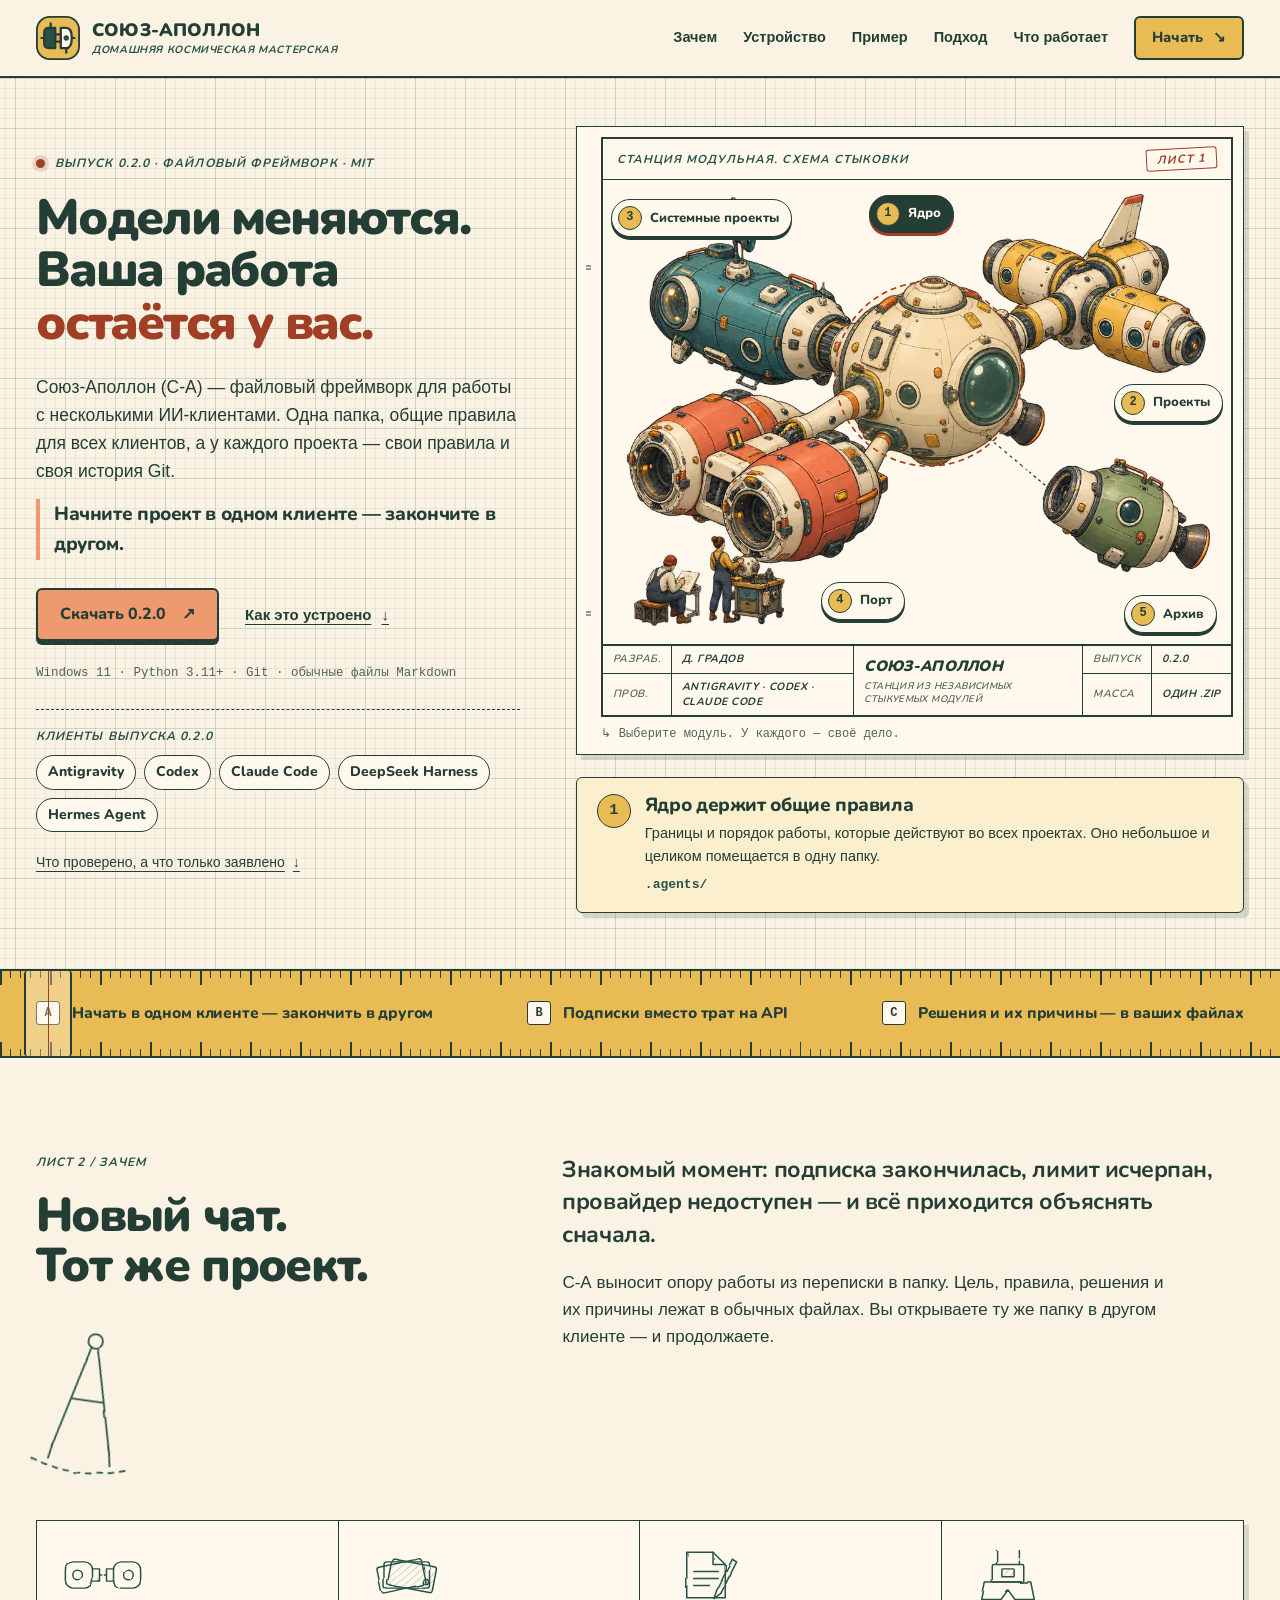
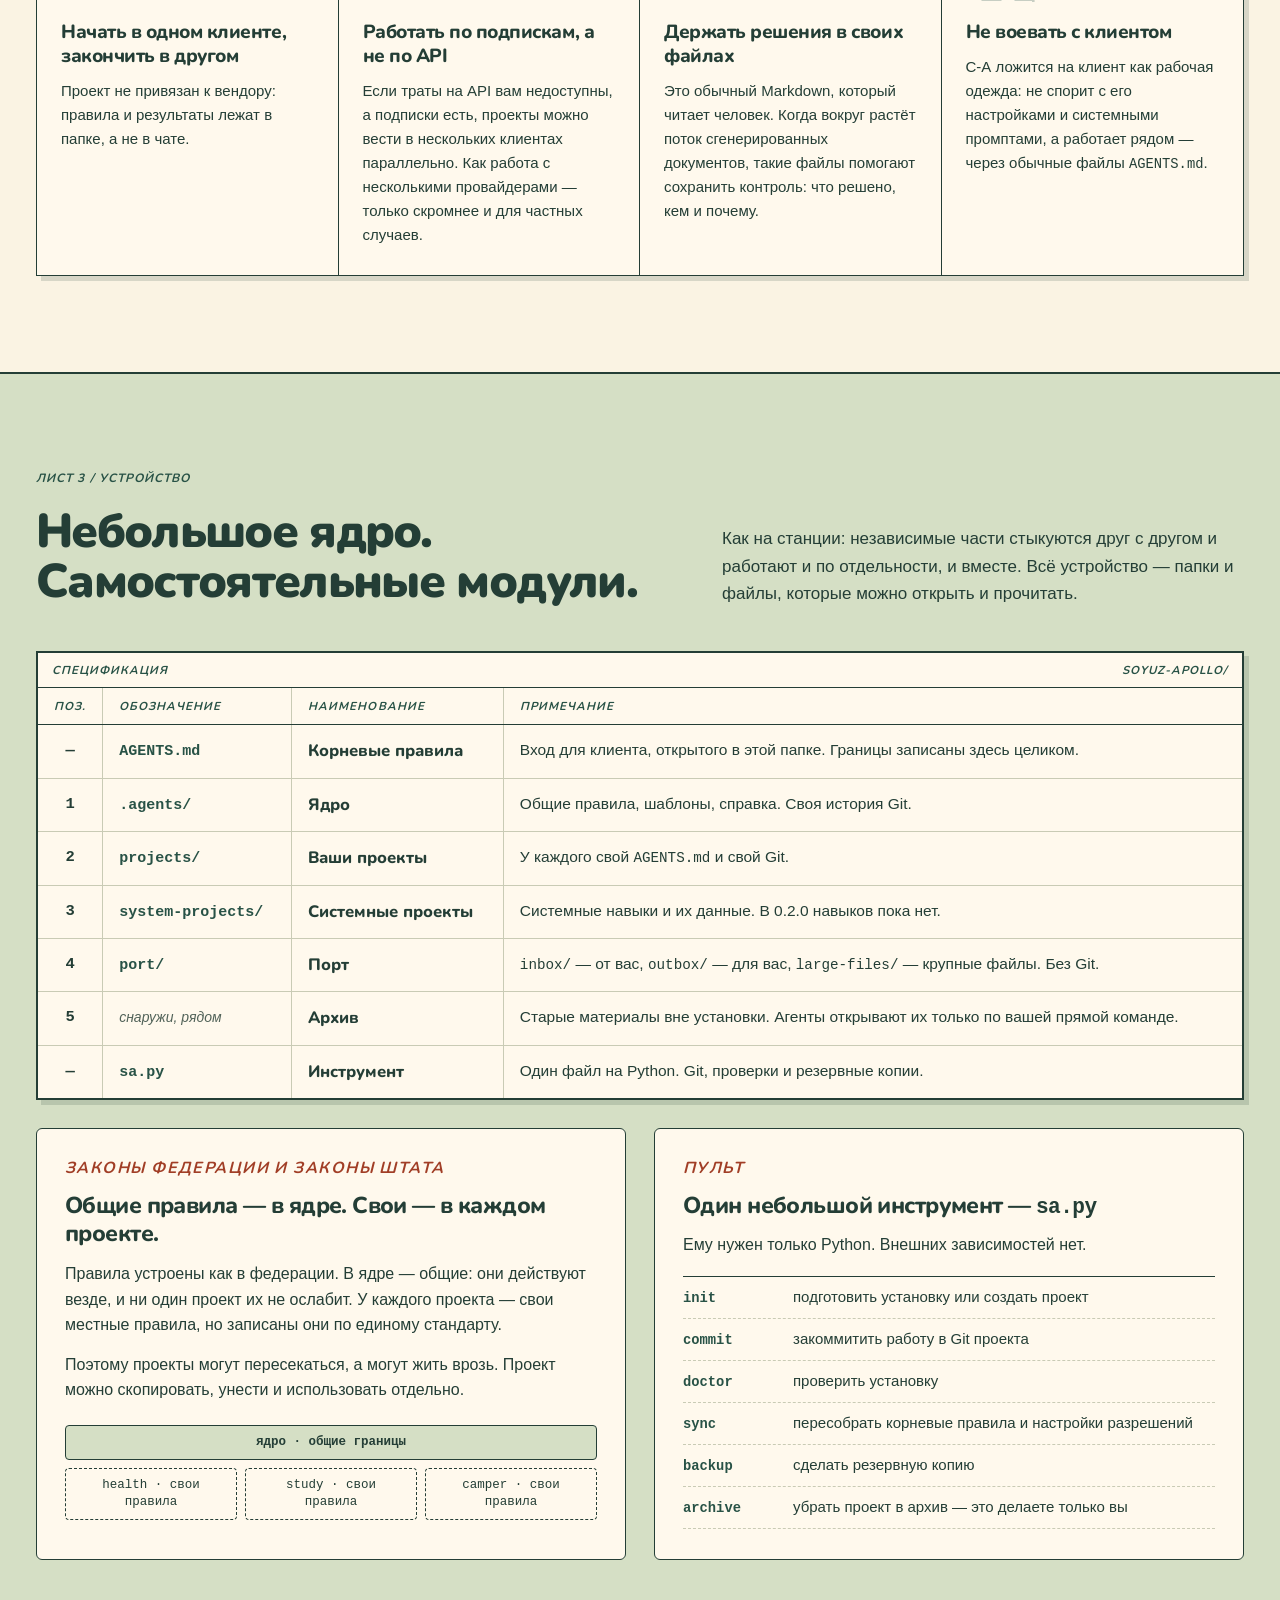
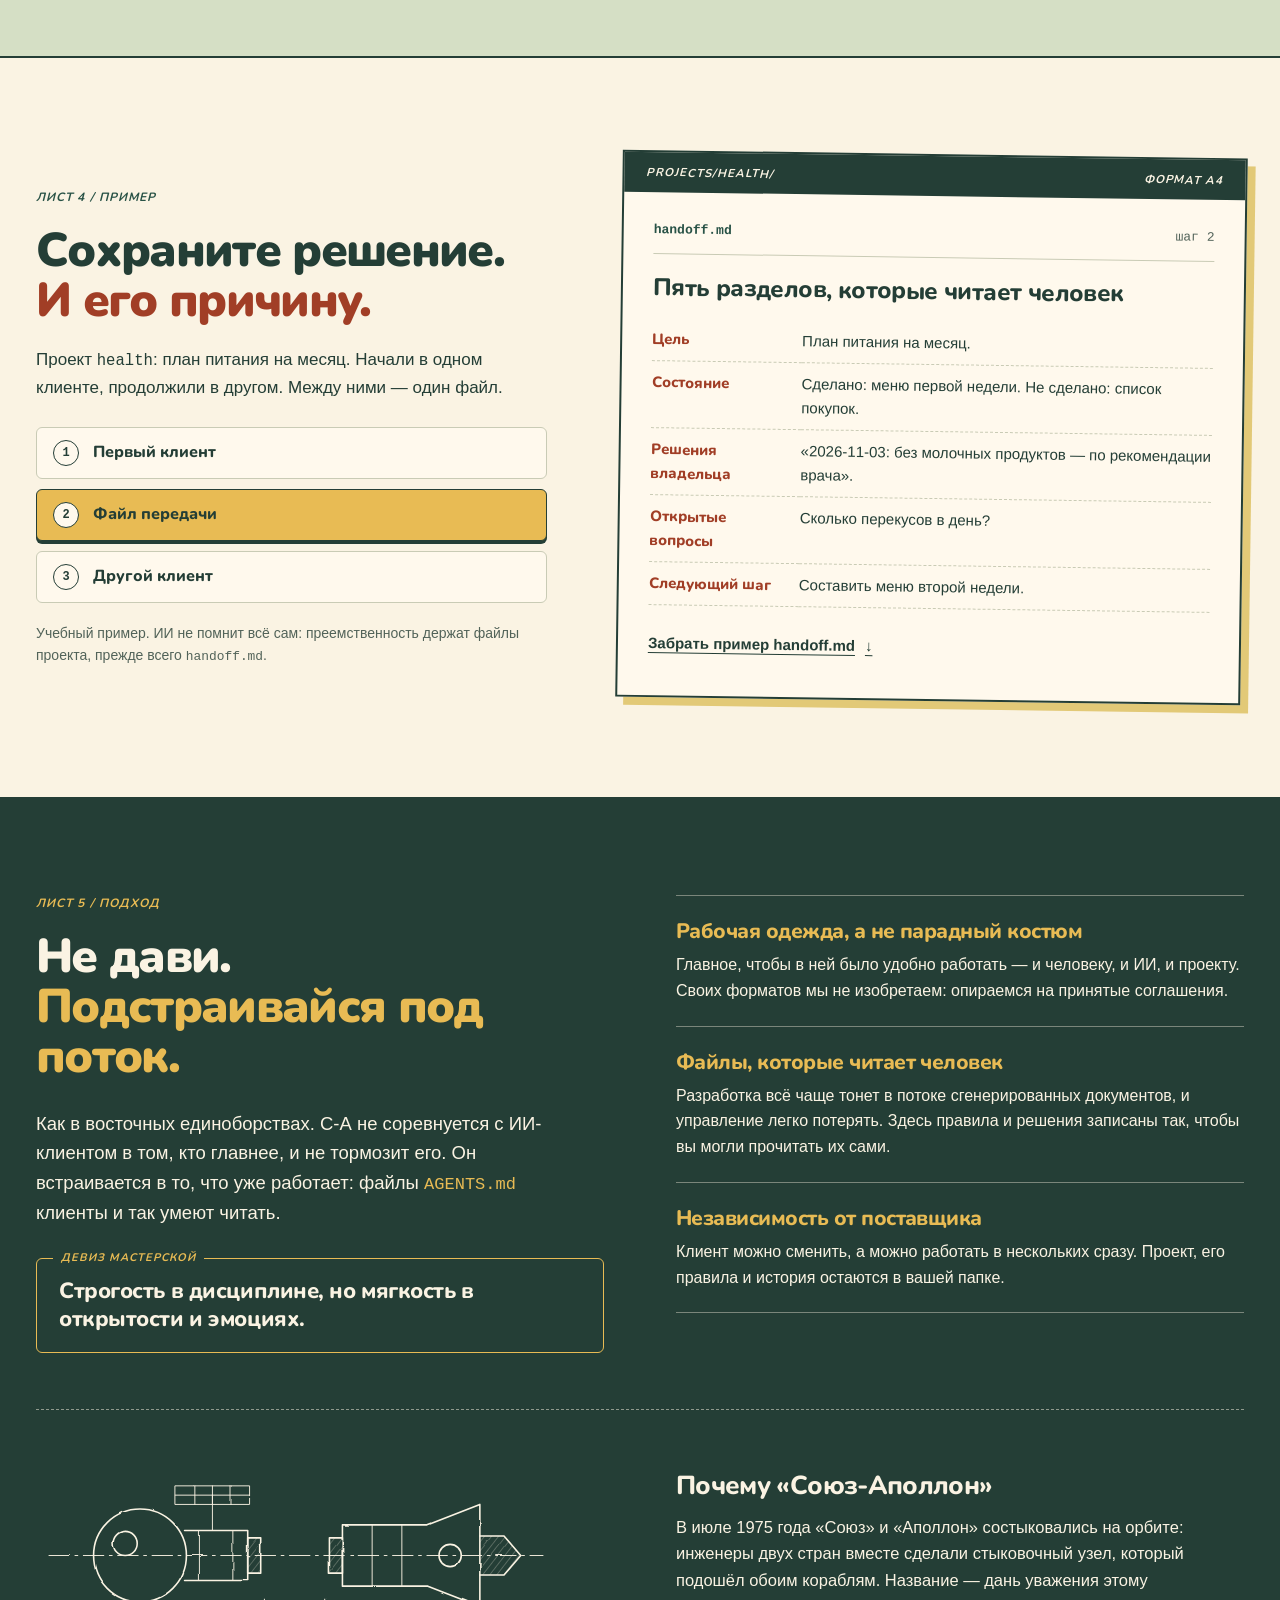
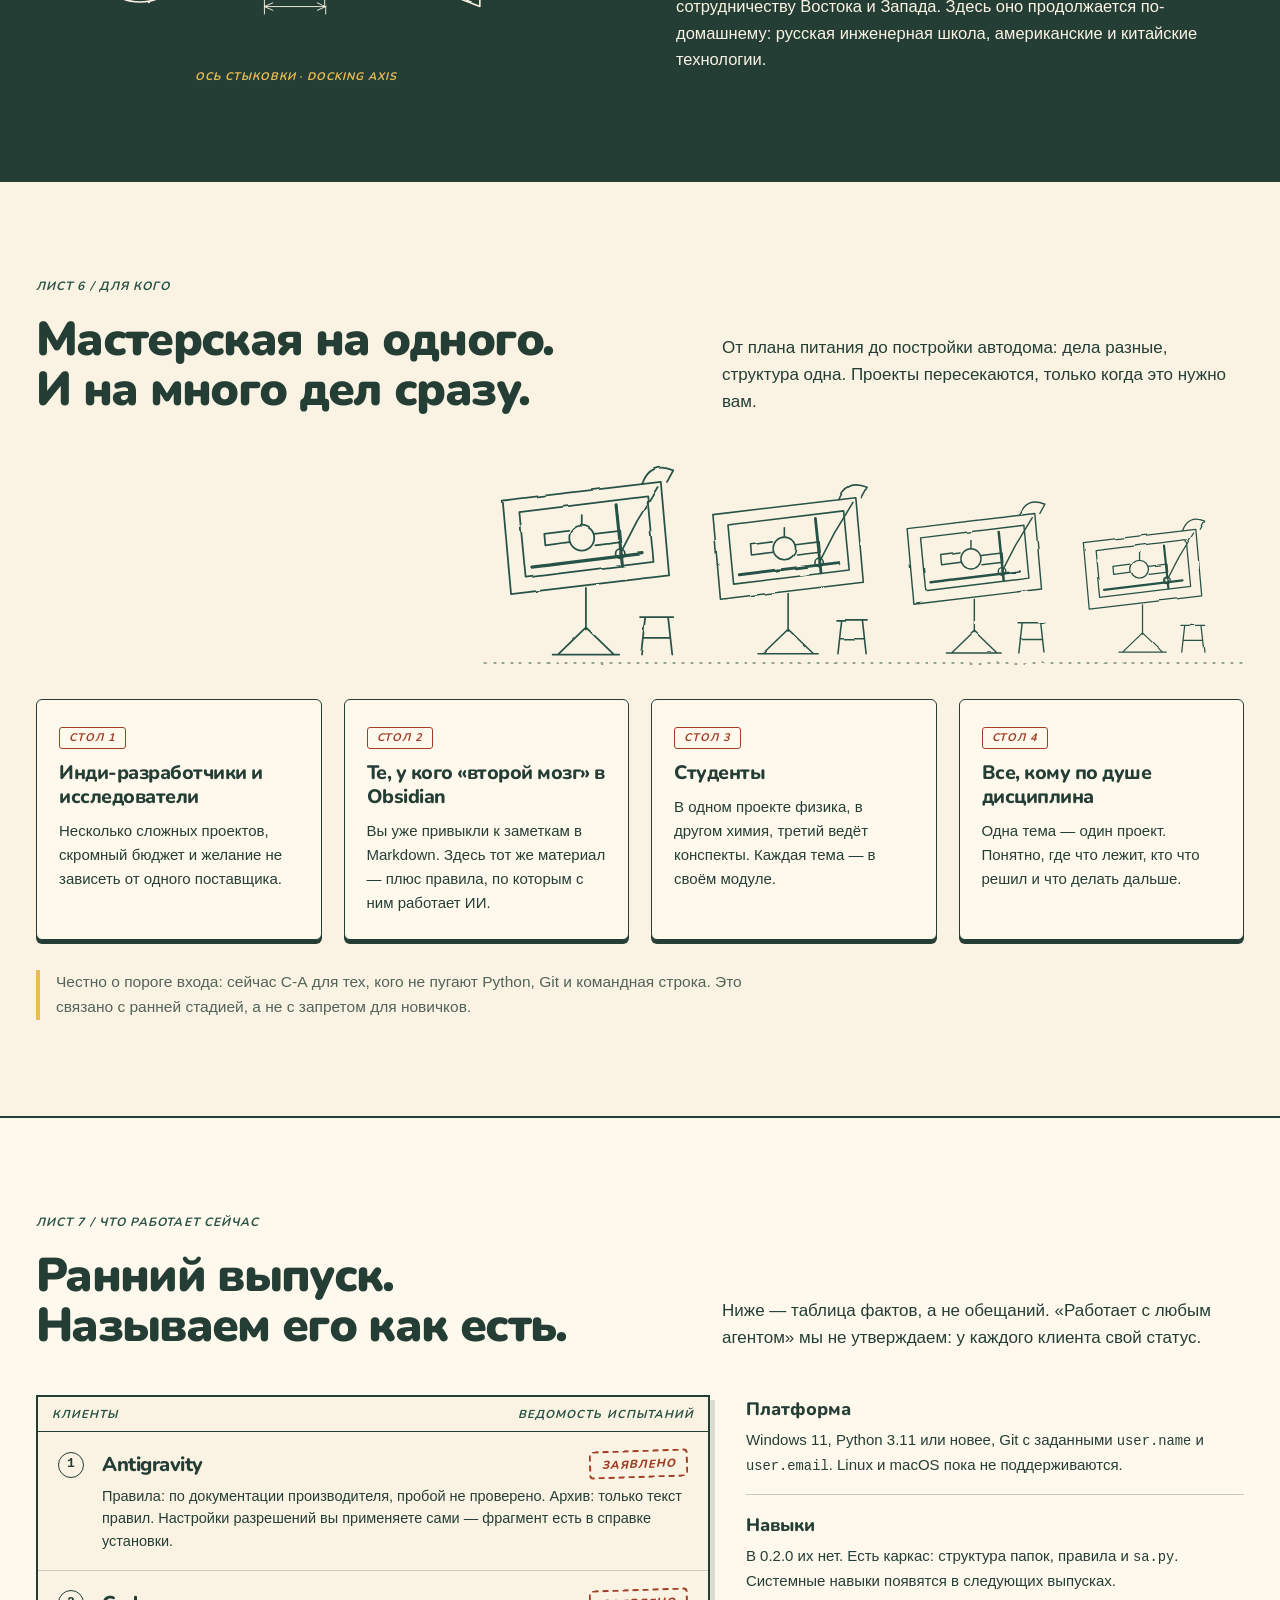
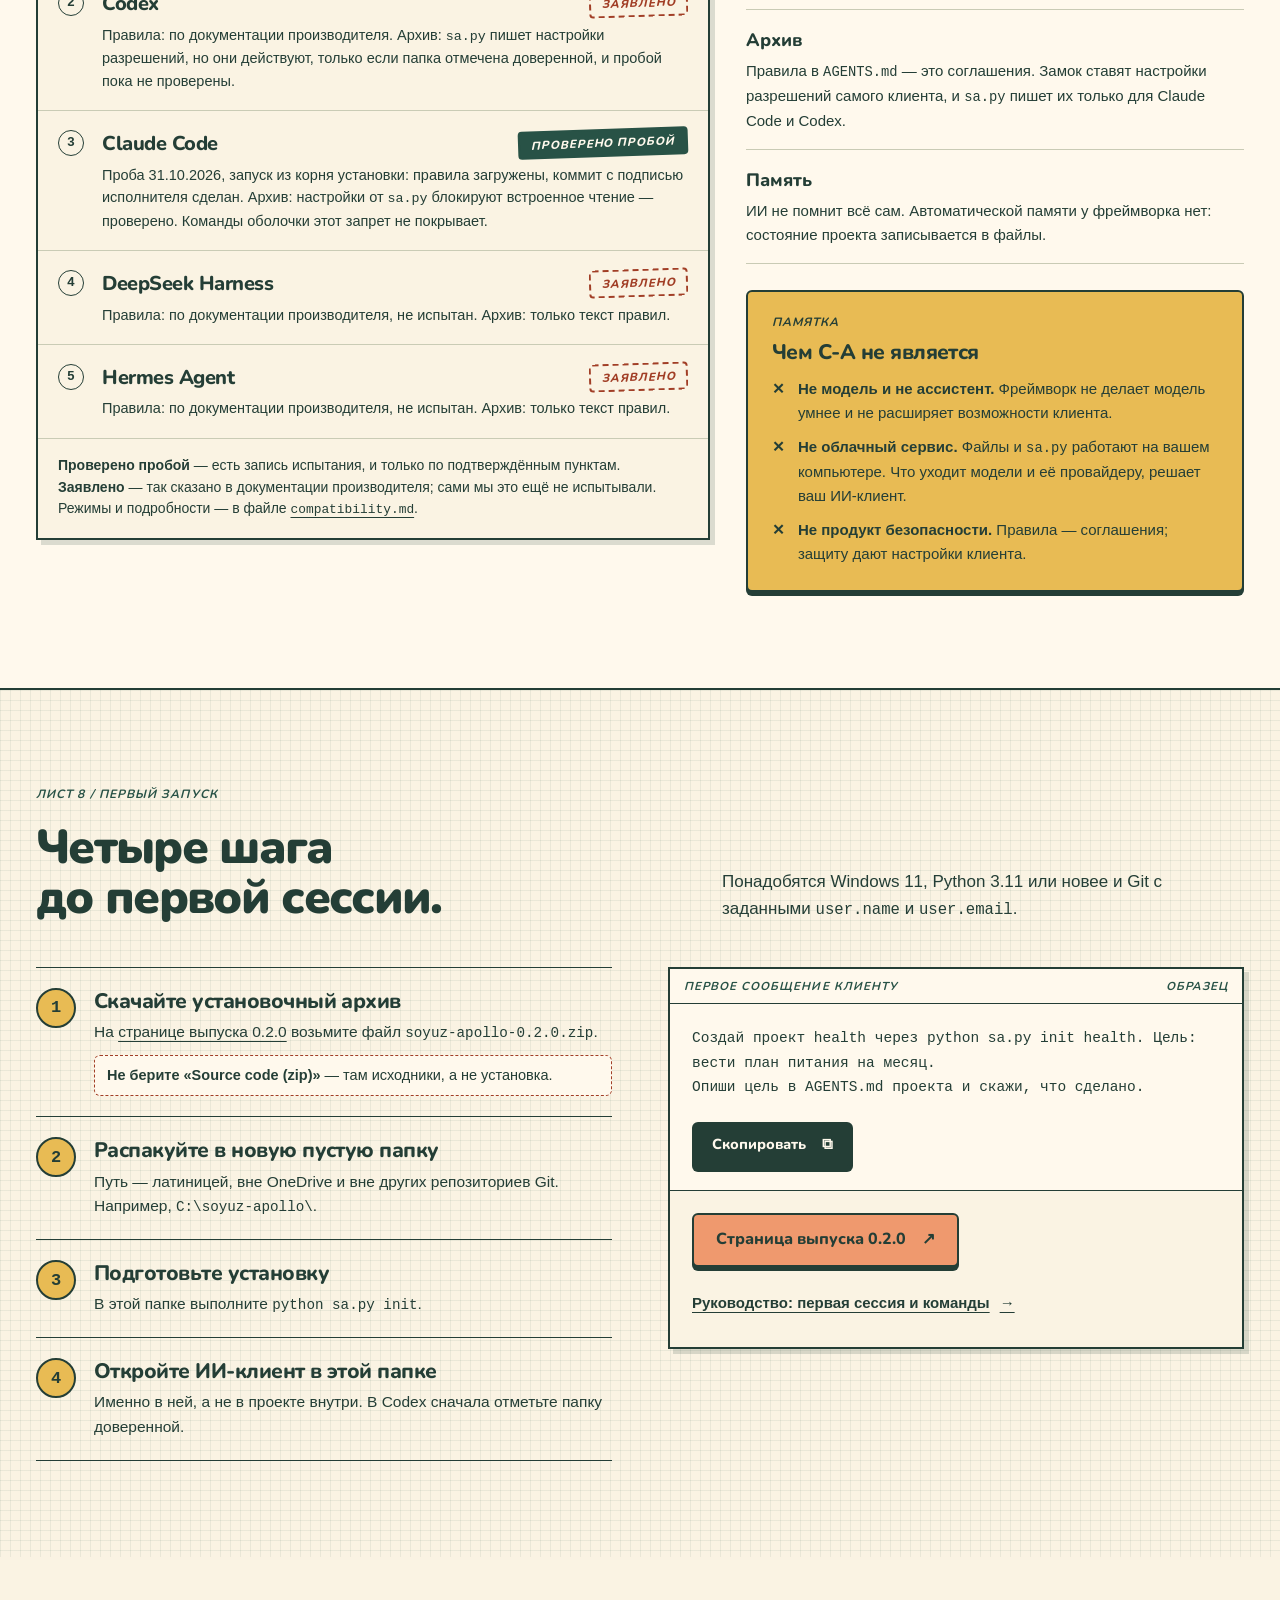
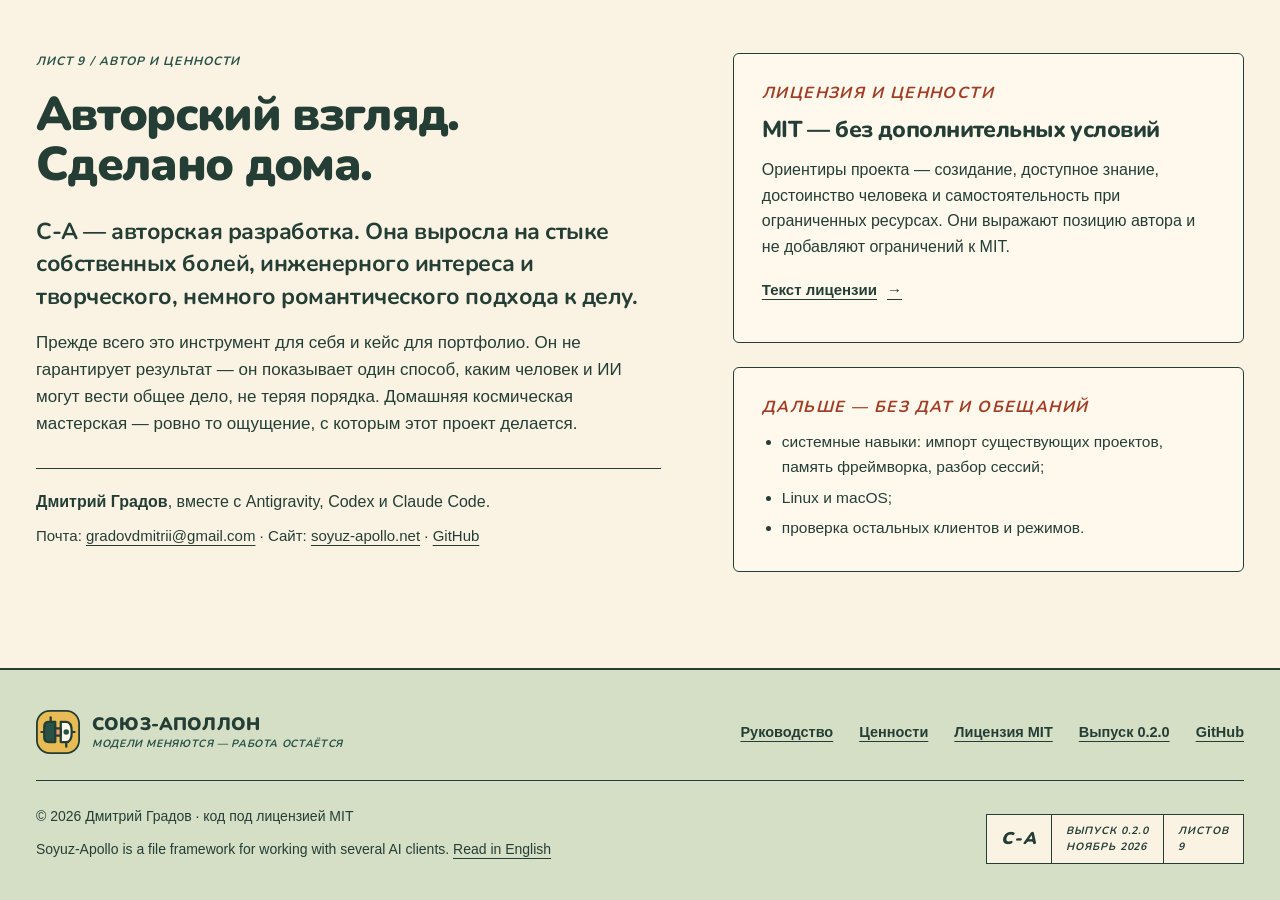
==== index.html @ 5ddcff2f "Soyuz-Apollo site for 0.2.0 Agent: antigravity Agent: codex-app Agent: claude-code" ====
<!doctype html>
<html lang="ru">
<head>
  <meta charset="utf-8">
  <meta name="viewport" content="width=device-width, initial-scale=1">
  <title>Союз-Аполлон — файловый фреймворк для работы с несколькими ИИ-клиентами</title>
  <meta name="description" content="Модели меняются. Ваша работа остаётся у вас. Одна папка, общие правила для нескольких ИИ-клиентов, у каждого проекта свои правила и своя история Git. Выпуск 0.2.0, MIT.">
  <link rel="canonical" href="https://soyuz-apollo.net/">
  <meta property="og:title" content="Союз-Аполлон — модели меняются, ваша работа остаётся у вас">
  <meta property="og:description" content="Файловый фреймворк: одна папка, общие правила для нескольких ИИ-клиентов, у каждого проекта свои правила и своя история Git.">
  <meta property="og:type" content="website">
  <meta property="og:url" content="https://soyuz-apollo.net/">
  <meta property="og:locale" content="ru_RU">
  <meta property="og:image" content="https://soyuz-apollo.net/assets/social.png">
  <meta property="og:image:width" content="1200">
  <meta property="og:image:height" content="630">
  <meta name="twitter:card" content="summary_large_image">
  <meta name="theme-color" content="#faf3e3">
  <link rel="icon" href="assets/mark-v2.svg" type="image/svg+xml">
  <link rel="stylesheet" href="styles.css">
  <script src="app.js" defer></script>
</head>
<body>
  <a class="skip" href="#main">Перейти к содержимому</a>

  <!-- Общие определения для карандашных набросков: лёгкая дрожь линии и штриховка. -->
  <svg class="svg-defs" width="0" height="0" aria-hidden="true" focusable="false">
    <defs>
      <filter id="pencil" x="-4%" y="-4%" width="108%" height="108%">
        <feTurbulence type="fractalNoise" baseFrequency="0.04" numOctaves="2" seed="11" result="noise"/>
        <feDisplacementMap in="SourceGraphic" in2="noise" scale="2.4" xChannelSelector="R" yChannelSelector="G"/>
      </filter>
      <pattern id="hatch" width="6" height="6" patternUnits="userSpaceOnUse" patternTransform="rotate(38)">
        <path d="M0 0v6" stroke="currentColor" stroke-width="1" opacity=".45"/>
      </pattern>
      <pattern id="hatch-light" width="6" height="6" patternUnits="userSpaceOnUse" patternTransform="rotate(38)">
        <path d="M0 0v6" stroke="#faf3e3" stroke-width="1" opacity=".5"/>
      </pattern>
      <symbol id="kulman" viewBox="0 0 200 200">
        <path d="M18 40 170 22l8 90L26 130Z"/>
        <path d="M34 51 157 36l6 63L40 114Z" class="thin"/>
        <circle cx="94" cy="76" r="12" class="thin"/>
        <path d="M106 72l25-3 1 11-25 3M82 80l-23 3-1-11 23-3M94 64V54" class="thin"/>
        <path d="M46 104 152 91M127 44l6 58" stroke-width="3"/>
        <path d="M167 27 147 60l-16 31"/>
        <circle cx="131" cy="91" r="4.5"/>
        <path d="M98 124v40M66 188h64M98 162l-27 26M98 162l27 26"/>
        <path d="M152 24q8-22 30-13l-6 11"/>
        <path d="M150 152h32M155 152l-4 36M177 152l4 36M153 172h26" class="thin"/>
      </symbol>
    </defs>
  </svg>

  <header class="site-header">
    <div class="wrap header-inner">
      <a class="brand" href="#top" aria-label="Союз-Аполлон — в начало"><img src="assets/mark-v2.svg" width="44" height="44" alt=""><span>СОЮЗ-АПОЛЛОН<small>домашняя космическая мастерская</small></span></a>
      <button class="menu-toggle" type="button" aria-controls="main-nav" aria-expanded="false">Меню <span aria-hidden="true">＋</span></button>
      <nav id="main-nav" aria-label="Основная навигация">
        <a href="#idea">Зачем</a>
        <a href="#structure">Устройство</a>
        <a href="#example">Пример</a>
        <a href="#approach">Подход</a>
        <a href="#status">Что работает</a>
        <a class="nav-start" href="#start">Начать <span aria-hidden="true">↘</span></a>
      </nav>
    </div>
  </header>

  <main id="main">

    <!-- ЛИСТ 1. Первый экран -->
    <section class="hero" id="top" aria-labelledby="hero-title">
      <div class="wrap hero-grid">
        <div class="hero-copy">
          <p class="eyebrow"><span class="status-dot" aria-hidden="true"></span>Выпуск 0.2.0 · файловый фреймворк · MIT</p>
          <h1 id="hero-title">Модели меняются.<br>Ваша работа <em>остаётся у вас.</em></h1>
          <p class="hero-description">Союз-Аполлон (С-А) — файловый фреймворк для работы с несколькими ИИ-клиентами. Одна папка, общие правила для всех клиентов, а у каждого проекта — свои правила и своя история Git.</p>
          <p class="hero-promise">Начните проект в одном клиенте — закончите в другом.</p>
          <div class="hero-actions">
            <a class="button accent" href="https://github.com/gradovdmitrii/soyuz-apollo/releases/tag/v0.2.0">Скачать 0.2.0 <span aria-hidden="true">↗</span></a>
            <a class="hero-secondary" href="#structure">Как это устроено <span aria-hidden="true">↓</span></a>
          </div>
          <p class="hero-footnote">Windows 11 <span aria-hidden="true">·</span> Python 3.11+ <span aria-hidden="true">·</span> Git <span aria-hidden="true">·</span> обычные файлы Markdown</p>
          <div class="hero-clients">
            <p class="gost">Клиенты выпуска 0.2.0</p>
            <ul>
              <li>Antigravity</li><li>Codex</li><li>Claude Code</li><li>DeepSeek Harness</li><li>Hermes Agent</li>
            </ul>
            <a href="#status">Что проверено, а что только заявлено <span aria-hidden="true">↓</span></a>
          </div>
        </div>

        <div class="hero-map">
          <figure class="sheet" aria-label="Схема станции: пять частей установки С-А">
            <div class="sheet-frame">
              <div class="sheet-head gost"><span>Станция модульная. Схема стыковки</span><span class="sheet-no">Лист 1</span></div>
              <div class="ship-art">
                <picture>
                  <source type="image/webp" srcset="assets/workshop-ship-v2-960.webp 960w, assets/workshop-ship-v2.webp 1448w" sizes="(max-width: 880px) 92vw, 660px">
                  <img src="assets/workshop-ship-v2.png" width="1448" height="1086" decoding="async" alt="Фантастический корабль из стыкуемых модулей: светлая центральная кабина, жёлтые модули проектов, бирюзовый модуль с антенной, красный двойной стыковочный порт и отдельная зелёная капсула архива — она висит рядом и связана с кораблём только пунктиром. Внизу два человека в комбинезонах: один рисует эскиз, другая собирает на верстаке следующий модуль.">
                </picture>
                <svg class="module-highlights" viewBox="0 0 1448 1086" aria-hidden="true" focusable="false">
                  <g data-module="core"><ellipse cx="752" cy="444" rx="226" ry="222"/></g>
                  <g data-module="projects"><ellipse cx="1150" cy="262" rx="286" ry="172" transform="rotate(20 1150 262)"/></g>
                  <g data-module="system"><ellipse cx="312" cy="300" rx="262" ry="170" transform="rotate(20 312 300)"/></g>
                  <g data-module="port"><ellipse cx="336" cy="690" rx="322" ry="186" transform="rotate(17 336 690)"/></g>
                  <g data-module="archive"><ellipse cx="1226" cy="806" rx="218" ry="132" transform="rotate(25 1226 806)"/></g>
                </svg>
                <div class="map-controls" role="group" aria-label="Части станции — выберите, чтобы узнать назначение">
                  <button type="button" class="map-pin pin-core" data-select-module="core" aria-controls="hero-core" aria-pressed="true"><span>1</span> Ядро</button>
                  <button type="button" class="map-pin pin-projects" data-select-module="projects" aria-controls="hero-projects" aria-pressed="false"><span>2</span> Проекты</button>
                  <button type="button" class="map-pin pin-system" data-select-module="system" aria-controls="hero-system" aria-pressed="false"><span>3</span> Системные проекты</button>
                  <button type="button" class="map-pin pin-port" data-select-module="port" aria-controls="hero-port" aria-pressed="false"><span>4</span> Порт</button>
                  <button type="button" class="map-pin pin-archive" data-select-module="archive" aria-controls="hero-archive" aria-pressed="false"><span>5</span> Архив</button>
                </div>
              </div>
              <div class="title-block gost" aria-hidden="true">
                <span class="tb-key">Разраб.</span><span class="tb-val">Д. Градов</span>
                <span class="tb-title">Союз-Аполлон<small>станция из независимых стыкуемых модулей</small></span>
                <span class="tb-key">Выпуск</span><span class="tb-val">0.2.0</span>
                <span class="tb-key">Пров.</span><span class="tb-val">Antigravity · Codex · Claude Code</span>
                <span class="tb-key">Масса</span><span class="tb-val">один .zip</span>
              </div>
            </div>
            <figcaption class="map-hint"><span aria-hidden="true">↳</span> Выберите модуль. У каждого — своё дело.</figcaption>
          </figure>
          <div class="readout" aria-live="polite" aria-atomic="true">
            <article id="hero-core" data-panel-module="core"><span class="readout-number" aria-hidden="true">1</span><div><h2>Ядро держит общие правила</h2><p>Границы и порядок работы, которые действуют во всех проектах. Оно небольшое и целиком помещается в одну папку.</p><code>.agents/</code></div></article>
            <article id="hero-projects" data-panel-module="projects"><span class="readout-number" aria-hidden="true">2</span><div><h2>Каждому делу — свой модуль</h2><p>У проекта свои правила и своя история Git. Один остановился — остальные работают дальше.</p><code>projects/</code></div></article>
            <article id="hero-system" data-panel-module="system"><span class="readout-number" aria-hidden="true">3</span><div><h2>Место для системных навыков</h2><p>Здесь будут жить системные навыки и их данные. В 0.2.0 навыков ещё нет — только каркас.</p><code>system-projects/</code></div></article>
            <article id="hero-port" data-panel-module="port"><span class="readout-number" aria-hidden="true">4</span><div><h2>Порт принимает и отдаёт</h2><p>Во входящие вы кладёте материалы, из исходящих забираете результаты. Крупные файлы лежат отдельно.</p><code>port/inbox/ · port/outbox/ · port/large-files/</code></div></article>
            <article id="hero-archive" data-panel-module="archive"><span class="readout-number" aria-hidden="true">5</span><div><h2>Архив — снаружи, рядом</h2><p>Старые материалы лежат вне установки. Агенты открывают их только по вашей прямой команде.</p><code>папка рядом с установкой</code></div></article>
          </div>
        </div>
      </div>
    </section>

    <!-- Логарифмическая линейка: три обещания, которые мы можем сдержать -->
    <div class="rule-strip">
      <div class="wrap rule-body">
        <span><b>A</b> Начать в одном клиенте — закончить в другом</span>
        <span><b>B</b> Подписки вместо трат на API</span>
        <span><b>C</b> Решения и их причины — в ваших файлах</span>
        <i class="rule-cursor" aria-hidden="true"></i>
      </div>
    </div>

    <!-- ЛИСТ 2. Зачем -->
    <section class="section wrap idea" id="idea" aria-labelledby="idea-title">
      <div class="idea-head">
        <p class="eyebrow">Лист 2 / Зачем</p>
        <h2 id="idea-title">Новый чат.<br>Тот же проект.</h2>
        <svg class="sketch sketch-compass" viewBox="0 0 120 150" aria-hidden="true" focusable="false">
          <circle cx="60" cy="16" r="7"/>
          <path d="M57 22 32 122M63 22l25 100M44 74h32"/>
          <path d="M32 122l-2 12M88 122l2 12"/>
          <path d="M14 136q46 16 92 0" stroke-dasharray="5 6"/>
        </svg>
      </div>
      <div class="idea-body">
        <p class="lead">Знакомый момент: подписка закончилась, лимит исчерпан, провайдер недоступен — и всё приходится объяснять сначала.</p>
        <p>С-А выносит опору работы из переписки в папку. Цель, правила, решения и их причины лежат в обычных файлах. Вы открываете ту же папку в другом клиенте — и продолжаете.</p>
      </div>
      <ul class="reasons">
        <li>
          <svg class="sketch" viewBox="0 0 96 64" aria-hidden="true" focusable="false"><rect x="5" y="17" width="31" height="30" rx="9"/><rect x="60" y="17" width="31" height="30" rx="9"/><path d="M36 25h8v14h-8M60 25h-8v14h8"/><path d="M45 32h6" stroke-dasharray="1.5 3"/><circle cx="19" cy="32" r="5.5"/><circle cx="77" cy="32" r="5.5"/></svg>
          <h3>Начать в одном клиенте, закончить в другом</h3>
          <p>Проект не привязан к вендору: правила и результаты лежат в папке, а не в чате.</p>
        </li>
        <li>
          <svg class="sketch" viewBox="0 0 96 64" aria-hidden="true" focusable="false"><rect x="18" y="18" width="52" height="30" rx="3" transform="rotate(-12 44 33)"/><rect x="24" y="17" width="52" height="30" rx="3"/><rect x="30" y="18" width="52" height="30" rx="3" transform="rotate(11 56 33)" fill="url(#hatch)"/><circle cx="72" cy="40" r="3"/></svg>
          <h3>Работать по подпискам, а не по API</h3>
          <p>Если траты на API вам недоступны, а подписки есть, проекты можно вести в нескольких клиентах параллельно. Как работа с несколькими провайдерами — только скромнее и для частных случаев.</p>
        </li>
        <li>
          <svg class="sketch" viewBox="0 0 96 64" aria-hidden="true" focusable="false"><path d="M26 6h30l14 14v38H26Z"/><path d="M56 6v14h14"/><path d="M34 28h28M34 36h28M34 44h18"/><path d="M78 14 60 50l-3 9 8-6 18-36Z" fill="url(#hatch)"/></svg>
          <h3>Держать решения в своих файлах</h3>
          <p>Это обычный Markdown, который читает человек. Когда вокруг растёт поток сгенерированных документов, такие файлы помогают сохранить контроль: что решено, кем и почему.</p>
        </li>
        <li>
          <svg class="sketch" viewBox="0 0 96 64" aria-hidden="true" focusable="false"><path d="M35 4v16M61 4v16"/><rect x="30" y="20" width="36" height="20" rx="2"/><rect x="41" y="25" width="14" height="9" rx="1" fill="url(#hatch)"/><path d="M22 40h52l4 20H56l-8-11-8 11H18Z"/></svg>
          <h3>Не воевать с клиентом</h3>
          <p>С-А ложится на клиент как рабочая одежда: не спорит с его настройками и системными промптами, а работает рядом — через обычные файлы <code>AGENTS.md</code>.</p>
        </li>
      </ul>
    </section>

    <!-- ЛИСТ 3. Устройство -->
    <section class="section structure" id="structure" aria-labelledby="structure-title">
      <div class="wrap">
        <div class="section-heading">
          <div><p class="eyebrow">Лист 3 / Устройство</p><h2 id="structure-title">Небольшое ядро.<br>Самостоятельные модули.</h2></div>
          <p>Как на станции: независимые части стыкуются друг с другом и работают и по отдельности, и вместе. Всё устройство — папки и файлы, которые можно открыть и прочитать.</p>
        </div>

        <div class="spec-sheet">
          <div class="sheet-head gost"><span>Спецификация</span><span>soyuz-apollo/</span></div>
          <table class="spec">
            <thead><tr><th scope="col">Поз.</th><th scope="col">Обозначение</th><th scope="col">Наименование</th><th scope="col">Примечание</th></tr></thead>
            <tbody>
              <tr><td class="pos">—</td><td><code>AGENTS.md</code></td><th scope="row">Корневые правила</th><td>Вход для клиента, открытого в этой папке. Границы записаны здесь целиком.</td></tr>
              <tr><td class="pos">1</td><td><code>.agents/</code></td><th scope="row">Ядро</th><td>Общие правила, шаблоны, справка. Своя история Git.</td></tr>
              <tr><td class="pos">2</td><td><code>projects/</code></td><th scope="row">Ваши проекты</th><td>У каждого свой <code>AGENTS.md</code> и свой Git.</td></tr>
              <tr><td class="pos">3</td><td><code>system-projects/</code></td><th scope="row">Системные проекты</th><td>Системные навыки и их данные. В 0.2.0 навыков пока нет.</td></tr>
              <tr><td class="pos">4</td><td><code>port/</code></td><th scope="row">Порт</th><td><code>inbox/</code> — от вас, <code>outbox/</code> — для вас, <code>large-files/</code> — крупные файлы. Без Git.</td></tr>
              <tr><td class="pos">5</td><td><em>снаружи, рядом</em></td><th scope="row">Архив</th><td>Старые материалы вне установки. Агенты открывают их только по вашей прямой команде.</td></tr>
              <tr><td class="pos">—</td><td><code>sa.py</code></td><th scope="row">Инструмент</th><td>Один файл на Python. Git, проверки и резервные копии.</td></tr>
            </tbody>
          </table>
        </div>

        <div class="structure-cards">
          <article class="card federation">
            <p class="gost">Законы федерации и законы штата</p>
            <h3>Общие правила — в ядре. Свои — в каждом проекте.</h3>
            <p>Правила устроены как в федерации. В ядре — общие: они действуют везде, и ни один проект их не ослабит. У каждого проекта — свои местные правила, но записаны они по единому стандарту.</p>
            <p>Поэтому проекты могут пересекаться, а могут жить врозь. Проект можно скопировать, унести и использовать отдельно.</p>
            <div class="laws" aria-hidden="true">
              <span class="law-core">ядро · общие границы</span>
              <span>health · свои правила</span><span>study · свои правила</span><span>camper · свои правила</span>
            </div>
          </article>
          <article class="card console">
            <p class="gost">Пульт</p>
            <h3>Один небольшой инструмент — <code>sa.py</code></h3>
            <p>Ему нужен только Python. Внешних зависимостей нет.</p>
            <dl class="commands">
              <div><dt><code>init</code></dt><dd>подготовить установку или создать проект</dd></div>
              <div><dt><code>commit</code></dt><dd>закоммитить работу в Git проекта</dd></div>
              <div><dt><code>doctor</code></dt><dd>проверить установку</dd></div>
              <div><dt><code>sync</code></dt><dd>пересобрать корневые правила и настройки разрешений</dd></div>
              <div><dt><code>backup</code></dt><dd>сделать резервную копию</dd></div>
              <div><dt><code>archive</code></dt><dd>убрать проект в архив — это делаете только вы</dd></div>
            </dl>
          </article>
        </div>
      </div>
    </section>

    <!-- ЛИСТ 4. Пример -->
    <section class="section wrap example" id="example" aria-labelledby="example-title">
      <div class="example-copy">
        <p class="eyebrow">Лист 4 / Пример</p>
        <h2 id="example-title">Сохраните решение.<br><em>И его причину.</em></h2>
        <p>Проект <code>health</code>: план питания на месяц. Начали в одном клиенте, продолжили в другом. Между ними — один файл.</p>
        <div class="example-controls" role="group" aria-label="Этапы примера">
          <button type="button" data-select-step="1" aria-controls="example-1" aria-pressed="false"><span>1</span> Первый клиент</button>
          <button type="button" data-select-step="2" aria-controls="example-2" aria-pressed="true"><span>2</span> Файл передачи</button>
          <button type="button" data-select-step="3" aria-controls="example-3" aria-pressed="false"><span>3</span> Другой клиент</button>
        </div>
        <p class="small muted">Учебный пример. ИИ не помнит всё сам: преемственность держат файлы проекта, прежде всего <code>handoff.md</code>.</p>
      </div>
      <div class="document">
        <div class="document-bar gost"><span>projects/health/</span><span aria-hidden="true">формат А4</span></div>
        <div class="example-panels" aria-live="polite" aria-atomic="true">
          <article data-panel-step="1" id="example-1" class="example-page">
            <p class="file-label">сессия в первом клиенте <span>шаг 1</span></p>
            <h3>Работа сделана — попросите записать передачу</h3>
            <p class="say"><b>Вы:</b> На сегодня всё. Запиши передачу по проекту health.</p>
            <p>Агент записывает <code>projects/health/handoff.md</code>: цель, что сделано и что нет, ваши решения с датами, открытые вопросы и следующий шаг. Затем коммитит работу через <code>python sa.py commit</code>.</p>
            <p class="document-stamp">записано в файл</p>
          </article>
          <article data-panel-step="2" id="example-2" class="example-page">
            <p class="file-label">handoff.md <span>шаг 2</span></p>
            <h3>Пять разделов, которые читает человек</h3>
            <dl>
              <dt>Цель</dt><dd>План питания на месяц.</dd>
              <dt>Состояние</dt><dd>Сделано: меню первой недели. Не сделано: список покупок.</dd>
              <dt>Решения владельца</dt><dd>«2026-11-03: без молочных продуктов — по рекомендации врача».</dd>
              <dt>Открытые вопросы</dt><dd>Сколько перекусов в день?</dd>
              <dt>Следующий шаг</dt><dd>Составить меню второй недели.</dd>
            </dl>
            <a class="document-download" href="demo/handoff.md" download>Забрать пример handoff.md <span aria-hidden="true">↓</span></a>
          </article>
          <article data-panel-step="3" id="example-3" class="example-page">
            <p class="file-label">сессия в другом клиенте <span>шаг 3</span></p>
            <h3>Через неделю. Та же папка</h3>
            <p class="say"><b>Вы:</b> Продолжаем проект health.</p>
            <p>Новый агент читает правила, затем <code>handoff.md</code> — и видит не только следующий шаг, но и причину решения. У него есть записанное основание: можно опереться на него, а не переспрашивать.</p>
            <p class="honest">Гарантии это не даёт: <code>handoff.md</code> лишь передаёт контекст, а следовать ему или нет, решает клиент. Историю изменений хранит Git проекта.</p>
          </article>
        </div>
      </div>
    </section>

    <!-- ЛИСТ 5. Подход -->
    <section class="approach" id="approach" aria-labelledby="approach-title">
      <div class="wrap approach-grid">
        <div class="approach-head">
          <p class="eyebrow">Лист 5 / Подход</p>
          <h2 id="approach-title">Не дави.<br><em>Подстраивайся под поток.</em></h2>
          <p class="approach-lead">Как в восточных единоборствах. С-А не соревнуется с ИИ-клиентом в том, кто главнее, и не тормозит его. Он встраивается в то, что уже работает: файлы <code>AGENTS.md</code> клиенты и так умеют читать.</p>
          <blockquote class="motto"><p>Строгость в дисциплине, но мягкость в открытости и эмоциях.</p></blockquote>
        </div>
        <div class="approach-notes">
          <article>
            <h3>Рабочая одежда, а не парадный костюм</h3>
            <p>Главное, чтобы в ней было удобно работать — и человеку, и ИИ, и проекту. Своих форматов мы не изобретаем: опираемся на принятые соглашения.</p>
          </article>
          <article>
            <h3>Файлы, которые читает человек</h3>
            <p>Разработка всё чаще тонет в потоке сгенерированных документов, и управление легко потерять. Здесь правила и решения записаны так, чтобы вы могли прочитать их сами.</p>
          </article>
          <article>
            <h3>Независимость от поставщика</h3>
            <p>Клиент можно сменить, а можно работать в нескольких сразу. Проект, его правила и история остаются в вашей папке.</p>
          </article>
        </div>
        <div class="docking">
          <svg class="sketch sketch-docking" viewBox="0 0 560 210" role="img" aria-labelledby="docking-title">
            <title id="docking-title">Карандашный набросок: два разных модуля сближаются по общей оси стыковки</title>
            <path d="M14 105H546" stroke-dasharray="22 6 3 6" class="thin"/>
            <circle cx="112" cy="105" r="50"/>
            <circle cx="96" cy="92" r="13"/>
            <path d="M160 78h68v54h-68"/>
            <path d="M176 78v54M212 78v54" class="thin"/>
            <rect x="228" y="86" width="14" height="38" fill="url(#hatch-light)"/>
            <path d="M190 78V40M150 40h80M150 30h80v20h-80ZM170 30v20M190 30v20M210 30v20" class="thin"/>
            <rect x="316" y="86" width="14" height="38" fill="url(#hatch-light)"/>
            <path d="M330 72h92l56-22v110l-56-22h-92Z"/>
            <path d="M362 72v66M394 72v66" class="thin"/>
            <circle cx="446" cy="105" r="12"/>
            <path d="M478 84h26l18 21-18 21h-26" fill="url(#hatch-light)"/>
            <path d="M246 160h66M246 152v16M312 152v16M246 160l9-4M246 160l9 4M312 160l-9-4M312 160l-9 4" class="thin"/>
          </svg>
          <p class="gost docking-label" aria-hidden="true">ось стыковки · docking axis</p>
          <div class="name-note">
            <h3>Почему «Союз-Аполлон»</h3>
            <p>В июле 1975 года «Союз» и «Аполлон» состыковались на орбите: инженеры двух стран вместе сделали стыковочный узел, который подошёл обоим кораблям. Название — дань уважения этому сотрудничеству Востока и Запада. Здесь оно продолжается по-домашнему: русская инженерная школа, американские и китайские технологии.</p>
          </div>
        </div>
      </div>
    </section>

    <!-- ЛИСТ 6. Для кого -->
    <section class="section wrap audience" id="audience" aria-labelledby="audience-title">
      <div class="section-heading">
        <div><p class="eyebrow">Лист 6 / Для кого</p><h2 id="audience-title">Мастерская на одного.<br>И на много дел сразу.</h2></div>
        <p>От плана питания до постройки автодома: дела разные, структура одна. Проекты пересекаются, только когда это нужно вам.</p>
      </div>
      <svg class="sketch sketch-bureau" viewBox="0 0 760 210" role="img" aria-labelledby="bureau-title">
        <title id="bureau-title">Карандашный набросок: чертёжные доски конструкторского бюро, выстроенные в ряд</title>
        <use href="#kulman" x="0" y="0" width="208" height="208"/>
        <use href="#kulman" x="212" y="18" width="188" height="188"/>
        <use href="#kulman" x="408" y="36" width="168" height="168"/>
        <use href="#kulman" x="586" y="54" width="148" height="148"/>
        <path d="M0 204h760" class="thin" stroke-dasharray="2 7"/>
      </svg>
      <ul class="people">
        <li><span class="gost">Стол 1</span><h3>Инди-разработчики и исследователи</h3><p>Несколько сложных проектов, скромный бюджет и желание не зависеть от одного поставщика.</p></li>
        <li><span class="gost">Стол 2</span><h3>Те, у кого «второй мозг» в Obsidian</h3><p>Вы уже привыкли к заметкам в Markdown. Здесь тот же материал — плюс правила, по которым с ним работает ИИ.</p></li>
        <li><span class="gost">Стол 3</span><h3>Студенты</h3><p>В одном проекте физика, в другом химия, третий ведёт конспекты. Каждая тема — в своём модуле.</p></li>
        <li><span class="gost">Стол 4</span><h3>Все, кому по душе дисциплина</h3><p>Одна тема — один проект. Понятно, где что лежит, кто что решил и что делать дальше.</p></li>
      </ul>
      <p class="audience-note">Честно о пороге входа: сейчас С-А для тех, кого не пугают Python, Git и командная строка. Это связано с ранней стадией, а не с запретом для новичков.</p>
    </section>

    <!-- ЛИСТ 7. Что работает сейчас -->
    <section class="section status" id="status" aria-labelledby="status-title">
      <div class="wrap">
        <div class="section-heading">
          <div><p class="eyebrow">Лист 7 / Что работает сейчас</p><h2 id="status-title">Ранний выпуск.<br>Называем его как есть.</h2></div>
          <p>Ниже — таблица фактов, а не обещаний. «Работает с любым агентом» мы не утверждаем: у каждого клиента свой статус.</p>
        </div>

        <div class="status-grid">
          <div class="clients-sheet">
            <div class="sheet-head gost"><span>Клиенты</span><span>ведомость испытаний</span></div>
            <ol class="clients">
              <li>
                <h3>Antigravity</h3>
                <span class="stamp claimed">заявлено</span>
                <p>Правила: по документации производителя, пробой не проверено. Архив: только текст правил. Настройки разрешений вы применяете сами — фрагмент есть в справке установки.</p>
              </li>
              <li>
                <h3>Codex</h3>
                <span class="stamp claimed">заявлено</span>
                <p>Правила: по документации производителя. Архив: <code>sa.py</code> пишет настройки разрешений, но они действуют, только если папка отмечена доверенной, и пробой пока не проверены.</p>
              </li>
              <li>
                <h3>Claude Code</h3>
                <span class="stamp verified">проверено пробой</span>
                <p>Проба 31.10.2026, запуск из корня установки: правила загружены, коммит с подписью исполнителя сделан. Архив: настройки от <code>sa.py</code> блокируют встроенное чтение — проверено. Команды оболочки этот запрет не покрывает.</p>
              </li>
              <li>
                <h3>DeepSeek Harness</h3>
                <span class="stamp claimed">заявлено</span>
                <p>Правила: по документации производителя, не испытан. Архив: только текст правил.</p>
              </li>
              <li>
                <h3>Hermes Agent</h3>
                <span class="stamp claimed">заявлено</span>
                <p>Правила: по документации производителя, не испытан. Архив: только текст правил.</p>
              </li>
            </ol>
            <p class="clients-legend"><b>Проверено пробой</b> — есть запись испытания, и только по подтверждённым пунктам. <b>Заявлено</b> — так сказано в документации производителя; сами мы это ещё не испытывали. Режимы и подробности — в файле <a href="https://github.com/gradovdmitrii/soyuz-apollo/blob/HEAD/install/.agents/docs/compatibility.md"><code>compatibility.md</code></a>.</p>
          </div>

          <div class="status-side">
            <dl class="facts">
              <div><dt>Платформа</dt><dd>Windows 11, Python 3.11 или новее, Git с заданными <code>user.name</code> и <code>user.email</code>. Linux и macOS пока не поддерживаются.</dd></div>
              <div><dt>Навыки</dt><dd>В 0.2.0 их нет. Есть каркас: структура папок, правила и <code>sa.py</code>. Системные навыки появятся в следующих выпусках.</dd></div>
              <div><dt>Архив</dt><dd>Правила в <code>AGENTS.md</code> — это соглашения. Замок ставят настройки разрешений самого клиента, и <code>sa.py</code> пишет их только для Claude Code и Codex.</dd></div>
              <div><dt>Память</dt><dd>ИИ не помнит всё сам. Автоматической памяти у фреймворка нет: состояние проекта записывается в файлы.</dd></div>
            </dl>

            <div class="not-this">
              <p class="gost">Памятка</p>
              <h3>Чем С-А не является</h3>
              <ul>
                <li><b>Не модель и не ассистент.</b> Фреймворк не делает модель умнее и не расширяет возможности клиента.</li>
                <li><b>Не облачный сервис.</b> Файлы и <code>sa.py</code> работают на вашем компьютере. Что уходит модели и её провайдеру, решает ваш ИИ-клиент.</li>
                <li><b>Не продукт безопасности.</b> Правила — соглашения; защиту дают настройки клиента.</li>
              </ul>
            </div>
          </div>
        </div>
      </div>
    </section>

    <!-- ЛИСТ 8. Начать -->
    <section class="section start" id="start" aria-labelledby="start-title">
      <div class="wrap">
        <div class="section-heading">
          <div><p class="eyebrow">Лист 8 / Первый запуск</p><h2 id="start-title">Четыре шага<br>до первой сессии.</h2></div>
          <p>Понадобятся Windows 11, Python 3.11 или новее и Git с заданными <code>user.name</code> и <code>user.email</code>.</p>
        </div>
        <div class="start-layout">
          <ol class="start-steps">
            <li><span aria-hidden="true">1</span><div><h3>Скачайте установочный архив</h3><p>На <a href="https://github.com/gradovdmitrii/soyuz-apollo/releases/tag/v0.2.0">странице выпуска 0.2.0</a> возьмите файл <code>soyuz-apollo-0.2.0.zip</code>.</p><p class="warn"><b>Не берите «Source code (zip)»</b> — там исходники, а не установка.</p></div></li>
            <li><span aria-hidden="true">2</span><div><h3>Распакуйте в новую пустую папку</h3><p>Путь — латиницей, вне OneDrive и вне других репозиториев Git. Например, <code>C:\soyuz-apollo\</code>.</p></div></li>
            <li><span aria-hidden="true">3</span><div><h3>Подготовьте установку</h3><p>В этой папке выполните <code>python sa.py init</code>.</p></div></li>
            <li><span aria-hidden="true">4</span><div><h3>Откройте ИИ-клиент в этой папке</h3><p>Именно в ней, а не в проекте внутри. В Codex сначала отметьте папку доверенной.</p></div></li>
          </ol>
          <div class="prompt-sheet">
            <div class="sheet-head gost"><span>Первое сообщение клиенту</span><span aria-hidden="true">образец</span></div>
            <pre id="starter-prompt" tabindex="0" aria-label="Образец первого сообщения клиенту">Создай проект health через python sa.py init health. Цель: вести план питания на месяц.
Опиши цель в AGENTS.md проекта и скажи, что сделано.</pre>
            <div class="copy-row"><button class="button ink copy-button" id="copy-prompt" type="button">Скопировать <span aria-hidden="true">⧉</span></button><span id="copy-status" role="status" class="small"></span></div>
            <div class="start-links">
              <a class="button accent" href="https://github.com/gradovdmitrii/soyuz-apollo/releases/tag/v0.2.0">Страница выпуска 0.2.0 <span aria-hidden="true">↗</span></a>
              <a class="text-link" href="guide.html">Руководство: первая сессия и команды <span aria-hidden="true">→</span></a>
            </div>
          </div>
        </div>
      </div>
    </section>

    <!-- ЛИСТ 9. Дальше и автор -->
    <section class="section wrap author" id="author" aria-labelledby="author-title">
      <div class="author-main">
        <p class="eyebrow">Лист 9 / Автор и ценности</p>
        <h2 id="author-title">Авторский взгляд.<br>Сделано дома.</h2>
        <p class="lead">С-А — авторская разработка. Она выросла на стыке собственных болей, инженерного интереса и творческого, немного романтического подхода к делу.</p>
        <p>Прежде всего это инструмент для себя и кейс для портфолио. Он не гарантирует результат — он показывает один способ, каким человек и ИИ могут вести общее дело, не теряя порядка. Домашняя космическая мастерская — ровно то ощущение, с которым этот проект делается.</p>
        <div class="signature">
          <p><b>Дмитрий Градов</b>, вместе с Antigravity, Codex и Claude Code.</p>
          <p>Почта: <a href="mailto:gradovdmitrii@gmail.com">gradovdmitrii@gmail.com</a> · Сайт: <a href="https://soyuz-apollo.net">soyuz-apollo.net</a> · <a href="https://github.com/gradovdmitrii/soyuz-apollo">GitHub</a></p>
        </div>
      </div>
      <div class="author-side">
        <article class="card">
          <p class="gost">Лицензия и ценности</p>
          <h3>MIT — без дополнительных условий</h3>
          <p>Ориентиры проекта — созидание, доступное знание, достоинство человека и самостоятельность при ограниченных ресурсах. Они выражают позицию автора и не добавляют ограничений к MIT.</p>
          <a class="text-link" href="guide.html#license">Текст лицензии <span aria-hidden="true">→</span></a>
        </article>
        <article class="card next">
          <p class="gost">Дальше — без дат и обещаний</p>
          <ul>
            <li>системные навыки: импорт существующих проектов, память фреймворка, разбор сессий;</li>
            <li>Linux и macOS;</li>
            <li>проверка остальных клиентов и режимов.</li>
          </ul>
        </article>
      </div>
    </section>
  </main>

  <footer class="site-footer">
    <div class="wrap footer-top">
      <a class="brand" href="#top"><img src="assets/mark-v2.svg" width="44" height="44" alt=""><span>СОЮЗ-АПОЛЛОН<small>модели меняются — работа остаётся</small></span></a>
      <nav aria-label="Дополнительная навигация">
        <a href="guide.html">Руководство</a>
        <a href="guide.html#values">Ценности</a>
        <a href="guide.html#license">Лицензия MIT</a>
        <a href="https://github.com/gradovdmitrii/soyuz-apollo/releases/tag/v0.2.0">Выпуск 0.2.0</a>
        <a href="https://github.com/gradovdmitrii/soyuz-apollo">GitHub</a>
      </nav>
    </div>
    <div class="wrap footer-bottom">
      <div>
        <p>© 2026 Дмитрий Градов · код под лицензией MIT</p>
        <p lang="en" class="footer-en">Soyuz-Apollo is a file framework for working with several AI clients. <a href="https://github.com/gradovdmitrii/soyuz-apollo/blob/HEAD/README.en.md">Read in English</a></p>
      </div>
      <div class="sheet-stamp gost" aria-hidden="true"><span>С-А</span><span>Выпуск 0.2.0<br>ноябрь 2026</span><span>Листов<br>9</span></div>
    </div>
  </footer>
</body>
</html>
---- styles.css ----
/* Союз-Аполлон, редакция 03: домашняя космическая мастерская на чертёжном листе.
   Один файл стилей, без сборки. Шрифт заголовков — локальный Nunito (SIL OFL). */
@font-face {
  font-family: 'Nunito';
  font-style: normal;
  font-weight: 200 1000;
  font-display: swap;
  src: url('assets/fonts/nunito-variable.ttf') format('truetype');
}

:root {
  --paper: #faf3e3;
  --surface: #fff9ed;
  --ink: #243e36;
  --muted: #526359;
  --blue: #285246;
  --red: #a13e26;
  --line: #c9cbb5;
  --orange: #ef996e;
  --yellow: #e8bb54;
  --mint: #d5dfc5;
  --grid: rgba(40, 82, 70, .075);
  --grid-strong: rgba(40, 82, 70, .13);
  --display: 'Nunito', 'Trebuchet MS', 'Segoe UI', Arial, sans-serif;
  --sans: 'Segoe UI', 'Trebuchet MS', Arial, sans-serif;
  --mono: Consolas, 'Courier New', monospace;
  --max: 1240px;
  --radius: 6px;
  --shadow: 5px 5px 0 rgba(36, 62, 54, .16);
}

*, *::before, *::after { box-sizing: border-box; }
html { scroll-behavior: smooth; scroll-padding-top: 96px; -webkit-text-size-adjust: 100%; }
body {
  margin: 0;
  background: var(--paper);
  color: var(--ink);
  font-family: var(--sans);
  font-size: 17px;
  line-height: 1.6;
  -webkit-font-smoothing: antialiased;
  overflow-wrap: break-word;
}
h1, h2, h3, p, figure, ul, ol, dl, dd, blockquote { margin: 0; }
ul, ol { padding: 0; list-style: none; }
img, svg, picture { display: block; max-width: 100%; }
img { height: auto; }
button { font: inherit; color: inherit; cursor: pointer; -webkit-tap-highlight-color: transparent; }
a { color: inherit; text-decoration-thickness: 1px; text-underline-offset: 4px; -webkit-tap-highlight-color: transparent; }
a:hover { color: var(--red); }
p + p { margin-top: 14px; }
[hidden] { display: none !important; }
code, pre { font-family: var(--mono); }
code { font-size: .92em; overflow-wrap: anywhere; }
pre { margin: 0; white-space: pre-wrap; overflow-wrap: anywhere; }

h1, h2, h3 { font-family: var(--display); letter-spacing: -.035em; }
h1, h2 { font-weight: 900; line-height: 1.06; }
h2 { font-size: clamp(32px, 3.7vw, 50px); }
h3 { font-size: 21px; font-weight: 800; line-height: 1.25; letter-spacing: -.025em; }
h1 em, h2 em { font-style: normal; color: var(--red); }

:focus-visible { outline: 3px solid var(--red); outline-offset: 4px; border-radius: 2px; }

.wrap { width: min(var(--max), calc(100% - 72px)); margin-inline: auto; }
.section { padding-block: 96px; }
.small { font-size: 14px; line-height: 1.55; }
.muted { color: var(--muted); }
.lead { font-family: var(--display); font-size: 23px; font-weight: 700; line-height: 1.4; letter-spacing: -.02em; }
.skip { position: absolute; left: 16px; top: -80px; z-index: 50; background: var(--ink); color: var(--surface); padding: 12px 18px; border-radius: var(--radius); }
.skip:focus { top: 12px; color: var(--surface); }
.svg-defs { position: absolute; overflow: hidden; }

/* Чертёжный шрифт: наклонные скруглённые прописные, как надписи рейсфедером. */
.gost, .eyebrow {
  font-family: var(--display);
  font-style: italic;
  font-weight: 700;
  font-size: 12px;
  letter-spacing: .09em;
  text-transform: uppercase;
  line-height: 1.4;
}
.eyebrow { color: var(--blue); margin-bottom: 20px; display: flex; align-items: center; gap: 10px; }
.status-dot { width: 9px; height: 9px; border-radius: 50%; background: var(--red); box-shadow: 0 0 0 4px rgba(161, 62, 38, .16); flex: none; }

/* Кнопки */
.button {
  display: inline-flex; align-items: center; justify-content: center; gap: 16px;
  min-height: 52px; padding: 12px 22px;
  border: 2px solid var(--ink); border-radius: var(--radius);
  font-family: var(--display); font-size: 16px; font-weight: 800; text-decoration: none;
  box-shadow: 0 4px 0 var(--ink);
  transition: transform .16s, box-shadow .16s, background-color .16s;
}
.button:hover { transform: translateY(-1px); box-shadow: 0 5px 0 var(--ink); color: var(--ink); }
.button:active { transform: translateY(3px); box-shadow: 0 1px 0 var(--ink); }
.button.accent { background: var(--orange); color: var(--ink); }
.button.accent:hover { background: #f4aa83; }
.button.ink { background: var(--ink); color: var(--surface); }
.button.ink:hover { background: #34584a; color: var(--surface); }
.text-link { display: inline-flex; align-items: center; gap: 10px; min-height: 44px; font-weight: 600; font-size: 15px; }

/* Шапка */
.site-header { position: sticky; top: 0; z-index: 20; background: var(--paper); border-bottom: 2px solid var(--ink); }
.header-inner { display: flex; align-items: center; justify-content: space-between; gap: 24px; min-height: 76px; padding-block: 12px; position: relative; }
.brand { display: inline-flex; align-items: center; gap: 12px; text-decoration: none; font-family: var(--display); font-weight: 900; font-size: 18px; letter-spacing: .01em; line-height: 1.15; }
.brand:hover { color: var(--ink); }
.brand img { width: 44px; height: 44px; flex: none; }
.brand small { display: block; font-size: 10.5px; font-weight: 700; font-style: italic; letter-spacing: .06em; text-transform: uppercase; color: var(--blue); margin-top: 3px; }
.site-header nav { display: flex; align-items: center; gap: 26px; font-size: 14.5px; font-weight: 600; }
.site-header nav a { text-decoration: none; min-height: 44px; display: inline-flex; align-items: center; }
.site-header nav a:hover { text-decoration: underline; }
.site-header .nav-start { gap: 10px; padding: 8px 16px; border: 2px solid var(--ink); border-radius: var(--radius); background: var(--yellow); font-family: var(--display); font-weight: 800; }
.site-header .nav-start:hover { background: #f1cd75; color: var(--ink); text-decoration: none; }
.menu-toggle { display: none; align-items: center; gap: 8px; min-height: 44px; padding: 6px 14px; border: 2px solid var(--ink); border-radius: var(--radius); background: var(--surface); font-family: var(--display); font-weight: 800; font-size: 14px; }

/* ЛИСТ 1. Первый экран на миллиметровке */
.hero {
  border-bottom: 2px solid var(--ink);
  background-color: var(--paper);
  background-image:
    linear-gradient(var(--grid-strong) 1px, transparent 1px),
    linear-gradient(90deg, var(--grid-strong) 1px, transparent 1px),
    linear-gradient(var(--grid) 1px, transparent 1px),
    linear-gradient(90deg, var(--grid) 1px, transparent 1px);
  background-size: 50px 50px, 50px 50px, 10px 10px, 10px 10px;
  background-position: center top;
}
.hero-grid { display: grid; grid-template-columns: minmax(0, .84fr) minmax(0, 1.16fr); gap: 56px; align-items: center; padding-block: 48px 56px; }
.hero h1 { font-size: clamp(38px, 3.85vw, 54px); letter-spacing: -.045em; }
.hero h1 em { white-space: nowrap; }
.hero-description { font-size: 17.5px; margin-top: 24px; max-width: 30em; }
.hero-promise { font-family: var(--display); font-weight: 800; font-size: 19px; letter-spacing: -.02em; margin-top: 14px; padding-left: 14px; border-left: 4px solid var(--orange); }
.hero-actions { display: flex; flex-wrap: wrap; align-items: center; gap: 12px 26px; margin-top: 28px; }
.hero-secondary { display: inline-flex; align-items: center; gap: 10px; min-height: 44px; font-weight: 600; font-size: 15px; }
.hero-footnote { font-family: var(--mono); font-size: 12.5px; color: var(--muted); margin-top: 22px; }
.hero-clients { margin-top: 26px; padding-top: 18px; border-top: 1.5px dashed var(--ink); }
.hero-clients .gost { color: var(--blue); }
.hero-clients ul { display: flex; flex-wrap: wrap; gap: 8px; margin-block: 10px 8px; }
.hero-clients li { font-family: var(--display); font-weight: 800; font-size: 14px; padding: 5px 11px; border: 1.5px solid var(--ink); border-radius: 99px; background: var(--surface); }
.hero-clients a { display: inline-flex; align-items: center; gap: 8px; min-height: 44px; font-size: 14px; }

.hero-map { min-width: 0; }
.sheet { position: relative; background: var(--surface); border: 1.5px solid var(--ink); padding: 10px 10px 10px 24px; box-shadow: var(--shadow); }
.sheet::before { content: ''; position: absolute; left: 9px; top: 22%; bottom: 22%; width: 5px; border-block: 5px double var(--ink); opacity: .5; }
.sheet-frame { border: 2px solid var(--ink); }
.sheet-head { display: flex; justify-content: space-between; align-items: center; gap: 12px; padding: 9px 14px; border-bottom: 1.5px solid var(--ink); font-size: 11.5px; color: var(--blue); }
.sheet-no { flex: none; padding: 2px 10px; border: 1.5px solid var(--red); color: var(--red); border-radius: 3px; transform: rotate(-3deg); }
.ship-art { position: relative; aspect-ratio: 4 / 3; margin: 10px 14px 4px; }
.ship-art img { width: 100%; height: 100%; }
.module-highlights { position: absolute; inset: 0; width: 100%; height: 100%; overflow: visible; pointer-events: none; }
.module-highlights g { pointer-events: all; cursor: pointer; }
.module-highlights ellipse { fill: transparent; stroke: transparent; stroke-width: 4; stroke-dasharray: 14 10; transition: stroke .2s, fill .2s; }
.module-highlights g:hover ellipse { stroke: rgba(36, 62, 54, .45); }
.module-highlights g.is-active ellipse { stroke: var(--red); fill: rgba(232, 187, 84, .12); }
.map-controls { position: absolute; inset: 0; pointer-events: none; }
.map-pin {
  position: absolute; pointer-events: auto;
  display: inline-flex; align-items: center; gap: 8px;
  min-height: 38px; padding: 5px 12px 5px 6px;
  border: 1.5px solid var(--ink); border-radius: 99px; background: var(--surface);
  font-family: var(--display); font-weight: 800; font-size: 13px; line-height: 1.15; white-space: nowrap;
  box-shadow: 0 3px 0 var(--ink);
  transition: background-color .16s, transform .16s;
}
.map-pin > span { display: grid; place-items: center; width: 24px; height: 24px; border-radius: 50%; border: 1.5px solid var(--ink); background: var(--yellow); color: var(--ink); font-family: var(--mono); font-weight: 700; font-size: 12px; flex: none; }
.map-pin:hover { background: #ffe6a0; transform: translateY(-2px); }
.map-pin[aria-pressed=true] { background: var(--ink); color: var(--surface); box-shadow: 0 3px 0 var(--red); }
.pin-core { left: 42%; top: 1%; }
.pin-projects { right: -1%; top: 43%; }
.pin-system { left: -1%; top: 2%; }
.pin-port { left: 34%; top: 87%; }
.pin-archive { right: 0; top: 90%; }
.title-block { display: grid; grid-template-columns: auto minmax(0, 1fr) minmax(0, 1.25fr) auto auto; border-top: 2px solid var(--ink); font-size: 10.5px; letter-spacing: .05em; }
.title-block > span { padding: 6px 10px; border-right: 1px solid var(--ink); border-bottom: 1px solid var(--ink); display: flex; align-items: center; min-width: 0; }
.title-block .tb-key { color: var(--muted); font-weight: 600; }
.title-block .tb-title { grid-column: 3; grid-row: 1 / 3; flex-direction: column; align-items: flex-start; justify-content: center; font-size: 15px; font-weight: 900; letter-spacing: .02em; }
.title-block .tb-title small { font-size: 9.5px; font-weight: 600; letter-spacing: .04em; color: var(--muted); margin-top: 2px; }
.title-block > span:nth-child(5), .title-block > span:nth-child(9) { border-right: 0; }
.title-block > span:nth-child(n+6), .title-block .tb-title { border-bottom: 0; }
.map-hint { display: flex; align-items: center; gap: 8px; margin-top: 8px; font-family: var(--mono); font-size: 12px; color: var(--muted); }
.readout { margin-top: 22px; border: 1.5px solid var(--ink); border-radius: var(--radius); background: #fbefce; box-shadow: var(--shadow); }
.readout article { display: grid; grid-template-columns: 34px minmax(0, 1fr); gap: 14px; padding: 16px 20px; min-height: 124px; align-items: start; }
.readout-number { display: grid; place-items: center; width: 34px; height: 34px; border: 1.5px solid var(--ink); border-radius: 50%; background: var(--yellow); font-family: var(--mono); font-weight: 700; font-size: 15px; }
.readout h2 { font-size: 19px; font-weight: 800; line-height: 1.25; letter-spacing: -.02em; }
.readout p { font-size: 14.5px; line-height: 1.55; margin-top: 4px; }
.readout code { display: inline-block; margin-top: 8px; font-size: 13px; color: var(--blue); font-weight: 700; }
html:not(.js) .map-controls { display: none; }
html:not(.js) .readout article + article { border-top: 1px dashed var(--ink); }
html:not(.js) .readout article { min-height: 0; }

/* Логарифмическая линейка */
.rule-strip {
  background-color: var(--yellow);
  border-bottom: 2px solid var(--ink);
  background-image:
    repeating-linear-gradient(90deg, var(--ink) 0 1.5px, transparent 1.5px 50px),
    repeating-linear-gradient(90deg, var(--ink) 0 1px, transparent 1px 10px),
    repeating-linear-gradient(90deg, var(--ink) 0 1.5px, transparent 1.5px 50px),
    repeating-linear-gradient(90deg, var(--ink) 0 1px, transparent 1px 10px);
  background-size: 100% 14px, 100% 7px, 100% 14px, 100% 7px;
  background-position: 0 0, 0 0, 0 100%, 0 100%;
  background-repeat: no-repeat;
}
.rule-body { position: relative; display: flex; flex-wrap: wrap; justify-content: space-between; gap: 8px 36px; padding-block: 30px; font-family: var(--display); font-weight: 800; font-size: 15.5px; letter-spacing: -.01em; }
.rule-body > span { display: flex; align-items: flex-start; gap: 12px; }
.rule-body b { flex: none; display: grid; place-items: center; width: 24px; height: 24px; font-family: var(--mono); font-size: 12px; border: 1.5px solid var(--ink); border-radius: 3px; background: var(--surface); }
.rule-cursor { position: absolute; top: 0; bottom: 0; left: -12px; width: 48px; border-inline: 2px solid var(--ink); background: rgba(255, 249, 237, .34); border-radius: 3px; pointer-events: none; }
.rule-cursor::after { content: ''; position: absolute; left: 50%; top: 0; bottom: 0; width: 1px; background: var(--red); }

/* ЛИСТ 2. Зачем */
.idea { display: grid; grid-template-columns: minmax(0, .8fr) minmax(0, 1.2fr); gap: 40px 72px; }
.idea-head { position: relative; }
.sketch { color: var(--ink); fill: none; stroke: currentColor; stroke-width: 1.7; stroke-linecap: round; stroke-linejoin: round; filter: url(#pencil); overflow: visible; }
.sketch .thin { stroke-width: 1; }
.sketch-compass { width: 124px; margin-top: 34px; color: var(--blue); transform: rotate(8deg); transform-origin: top center; }
.idea-body p:not(.lead) { margin-top: 18px; max-width: 36em; }
.reasons { grid-column: 1 / -1; display: grid; grid-template-columns: repeat(4, minmax(0, 1fr)); gap: 0; border: 1.5px solid var(--ink); background: var(--surface); box-shadow: var(--shadow); }
.reasons li { padding: 26px 24px 28px; border-right: 1.5px solid var(--ink); }
.reasons li:last-child { border-right: 0; }
.reasons .sketch { width: 84px; height: 56px; color: var(--blue); margin-bottom: 18px; }
.reasons h3 { font-size: 19px; }
.reasons p { font-size: 15px; margin-top: 10px; color: var(--ink); }

/* ЛИСТ 3. Устройство */
.structure { background: var(--mint); border-block: 2px solid var(--ink); }
.section-heading { display: grid; grid-template-columns: minmax(0, 1.1fr) minmax(0, .9fr); gap: 48px; align-items: end; margin-bottom: 44px; }
.section-heading > p { max-width: 32em; }
.spec-sheet { border: 2px solid var(--ink); background: var(--surface); box-shadow: var(--shadow); }
.spec { width: 100%; border-collapse: collapse; font-size: 15.5px; }
.spec thead th { font-family: var(--display); font-style: italic; font-size: 11.5px; font-weight: 700; letter-spacing: .09em; text-transform: uppercase; text-align: left; color: var(--blue); padding: 9px 16px; border-bottom: 1.5px solid var(--ink); }
.spec td, .spec tbody th { padding: 13px 16px; border-bottom: 1px solid var(--line); vertical-align: top; text-align: left; }
.spec tbody tr:last-child > * { border-bottom: 0; }
.spec td + td, .spec td + th, .spec th + td, .spec thead th + th { border-left: 1px solid var(--line); }
.spec tbody th { font-family: var(--display); font-weight: 800; font-size: 16.5px; white-space: nowrap; }
.spec .pos { width: 58px; text-align: center; font-family: var(--mono); font-weight: 700; }
.spec td:nth-child(2) { white-space: nowrap; }
.spec td:nth-child(2) code { font-weight: 700; color: var(--blue); font-size: 15px; }
.spec td:nth-child(2) em { font-size: 14px; color: var(--muted); }
.structure-cards { display: grid; grid-template-columns: repeat(2, minmax(0, 1fr)); gap: 28px; margin-top: 28px; }
.card { border: 1.5px solid var(--ink); border-radius: var(--radius); background: var(--surface); padding: 28px 28px 30px; }
.card .gost { color: var(--red); margin-bottom: 12px; }
.card h3 { font-size: 23px; margin-bottom: 12px; }
.card p { font-size: 16px; }
.commands { margin-top: 18px; border-top: 1.5px solid var(--ink); }
.commands div { display: grid; grid-template-columns: 96px minmax(0, 1fr); gap: 14px; padding-block: 8px; border-bottom: 1px dashed var(--line); font-size: 15px; }
.commands dt code { font-weight: 700; color: var(--blue); }

.laws { display: grid; grid-template-columns: repeat(3, minmax(0, 1fr)); gap: 8px; margin-top: 22px; font-family: var(--mono); font-size: 12.5px; line-height: 1.35; }
.laws span { padding: 8px 10px; border: 1.5px dashed var(--ink); border-radius: 4px; text-align: center; }
.laws .law-core { grid-column: 1 / -1; border-style: solid; background: var(--mint); font-weight: 700; }

/* ЛИСТ 4. Пример */
.example { display: grid; grid-template-columns: minmax(0, .9fr) minmax(0, 1.1fr); gap: 72px; align-items: center; }
.example-copy > p:not(.eyebrow) { margin-top: 20px; }
.example-controls { display: grid; gap: 10px; margin-block: 26px 18px; }
.example-controls button { display: flex; align-items: center; gap: 14px; min-height: 52px; padding: 10px 16px; text-align: left; border: 1.5px solid var(--line); border-radius: var(--radius); background: var(--surface); font-family: var(--display); font-weight: 800; font-size: 16px; }
.example-controls button > span { display: grid; place-items: center; width: 26px; height: 26px; border: 1.5px solid var(--ink); border-radius: 50%; font-family: var(--mono); font-size: 12px; flex: none; }
.example-controls button:hover { border-color: var(--ink); }
.example-controls button[aria-pressed=true] { background: var(--yellow); border-color: var(--ink); box-shadow: 0 3px 0 var(--ink); }
.example-controls button[aria-pressed=true] > span { background: var(--surface); }
.document { border: 2px solid var(--ink); background: var(--surface); box-shadow: 8px 8px 0 #e2c977; transform: rotate(.8deg); }
.document-bar { display: flex; justify-content: space-between; gap: 12px; padding: 12px 22px; background: var(--ink); color: var(--paper); font-size: 11.5px; }
.example-page { padding: 28px 30px 30px; }
.js .example-panels { min-height: 440px; }
html:not(.js) .example-page + .example-page { border-top: 1.5px dashed var(--ink); }
.file-label { display: flex; justify-content: space-between; gap: 12px; font-family: var(--mono); font-size: 13px; color: var(--blue); font-weight: 700; padding-bottom: 12px; border-bottom: 1px solid var(--line); margin-bottom: 18px; }
.file-label span { color: var(--muted); font-weight: 400; }
.example-page h3 { font-size: 24px; margin-bottom: 16px; }
.example-page dl { display: grid; grid-template-columns: 150px minmax(0, 1fr); gap: 0; font-size: 15px; }
.example-page dt, .example-page dd { padding-block: 9px; border-bottom: 1px dashed var(--line); }
.example-page dt { font-family: var(--display); font-weight: 800; color: var(--red); padding-right: 12px; }
.example-page .say { font-family: var(--mono); font-size: 14px; padding: 12px 14px; background: var(--mint); border-left: 4px solid var(--ink); margin-bottom: 16px; }
.example-page .honest { font-size: 14.5px; padding: 12px 14px; border: 1.5px dashed var(--red); border-radius: var(--radius); }
.document-stamp { display: inline-block; margin-top: 22px; padding: 5px 14px; border: 2px solid var(--red); border-radius: 4px; color: var(--red); font-family: var(--display); font-style: italic; font-weight: 800; font-size: 12px; letter-spacing: .1em; text-transform: uppercase; transform: rotate(-4deg); }
.document-download { display: inline-flex; align-items: center; gap: 10px; min-height: 44px; margin-top: 16px; font-weight: 600; font-size: 15px; }

/* ЛИСТ 5. Подход */
.approach { background: var(--ink); color: var(--paper); padding-block: 96px; border-block: 2px solid var(--ink); }
.approach a:hover { color: var(--yellow); }
.approach .eyebrow { color: var(--yellow); }
.approach h2 em { color: var(--yellow); }
.approach-grid { display: grid; grid-template-columns: minmax(0, 1fr) minmax(0, 1fr); gap: 56px 72px; }
.approach-lead { font-size: 18.5px; margin-top: 26px; max-width: 30em; }
.approach code { color: var(--yellow); }
.motto { margin-top: 30px; padding: 18px 22px; border: 1.5px solid var(--yellow); border-radius: var(--radius); position: relative; }
.motto::before { content: 'девиз мастерской'; position: absolute; top: -10px; left: 16px; padding-inline: 8px; background: var(--ink); color: var(--yellow); font-family: var(--display); font-style: italic; font-weight: 700; font-size: 11px; letter-spacing: .09em; text-transform: uppercase; }
.motto p { font-family: var(--display); font-weight: 800; font-size: 22px; line-height: 1.3; letter-spacing: -.02em; }
.approach-notes { display: grid; gap: 0; align-content: start; }
.approach-notes article { padding-block: 22px; border-top: 1.5px solid rgba(250, 243, 227, .4); }
.approach-notes article:last-child { border-bottom: 1.5px solid rgba(250, 243, 227, .4); }
.approach-notes h3 { color: var(--yellow); margin-bottom: 8px; }
.approach-notes p { font-size: 16px; }
.docking { grid-column: 1 / -1; display: grid; grid-template-columns: minmax(0, 1fr) minmax(0, 1fr); gap: 16px 72px; align-items: center; padding-top: 48px; border-top: 1.5px dashed rgba(250, 243, 227, .5); }
.sketch-docking { color: var(--paper); width: 100%; max-width: 520px; grid-row: 1; }
.docking-label { grid-row: 2; grid-column: 1; color: var(--yellow); font-size: 11px; text-align: center; max-width: 520px; }
.name-note { grid-row: 1 / 3; grid-column: 2; }
.name-note h3 { font-size: 26px; margin-bottom: 12px; }
.name-note p { font-size: 16.5px; }

/* ЛИСТ 6. Для кого */
.sketch-bureau { width: 100%; max-width: 760px; margin: 0 0 30px auto; color: var(--blue); }
.people { display: grid; grid-template-columns: repeat(4, minmax(0, 1fr)); gap: 22px; }
.people li { padding: 22px 22px 24px; border: 1.5px solid var(--ink); border-radius: var(--radius); background: var(--surface); box-shadow: 0 4px 0 var(--ink); }
.people .gost { display: inline-block; color: var(--red); margin-bottom: 12px; padding: 2px 9px; border: 1.5px solid var(--red); border-radius: 3px; font-size: 11px; }
.people h3 { font-size: 19.5px; }
.people p { font-size: 15px; margin-top: 10px; }
.audience-note { margin-top: 30px; padding-left: 16px; border-left: 4px solid var(--yellow); max-width: 46em; font-size: 15.5px; color: var(--muted); }

/* ЛИСТ 7. Что работает сейчас */
.status { background: var(--surface); border-block: 2px solid var(--ink); }
.status-grid { display: grid; grid-template-columns: minmax(0, 1.15fr) minmax(0, .85fr); gap: 36px; align-items: start; }
.clients-sheet { border: 2px solid var(--ink); background: var(--paper); box-shadow: var(--shadow); }
.clients { counter-reset: client; }
.clients li { counter-increment: client; display: grid; grid-template-columns: 30px minmax(0, 1fr) auto; gap: 6px 14px; align-items: center; padding: 18px 20px; border-bottom: 1px solid var(--line); }
.clients li::before { content: counter(client); grid-row: 1; font-family: var(--mono); font-weight: 700; font-size: 13px; width: 26px; height: 26px; display: grid; place-items: center; border: 1.5px solid var(--ink); border-radius: 50%; }
.clients h3 { font-size: 20px; }
.clients p { grid-column: 2 / -1; font-size: 14.5px; line-height: 1.55; }
.stamp { justify-self: end; padding: 3px 11px; border-radius: 4px; font-family: var(--display); font-style: italic; font-weight: 800; font-size: 11.5px; letter-spacing: .08em; text-transform: uppercase; white-space: nowrap; transform: rotate(-2deg); }
.stamp.verified { border: 2px solid var(--blue); color: var(--surface); background: var(--blue); }
.stamp.claimed { border: 2px dashed var(--red); color: var(--red); }
.clients-legend { padding: 16px 20px 18px; font-size: 14px; line-height: 1.55; color: var(--ink); }
.facts div { padding-block: 16px; border-bottom: 1px solid var(--line); }
.facts div:first-child { padding-top: 0; }
.facts dt { font-family: var(--display); font-weight: 800; font-size: 18px; margin-bottom: 4px; }
.facts dd { font-size: 15px; }
.not-this { margin-top: 26px; padding: 22px 24px 24px; border: 2px solid var(--ink); border-radius: var(--radius); background: var(--yellow); box-shadow: 0 4px 0 var(--ink); }
.not-this .gost { margin-bottom: 8px; }
.not-this h3 { margin-bottom: 12px; }
.not-this li { font-size: 15px; padding-left: 26px; position: relative; }
.not-this li + li { margin-top: 10px; }
.not-this li::before { content: '✕'; position: absolute; left: 0; top: 0; font-weight: 700; }

/* ЛИСТ 8. Начать */
.start { background-color: var(--paper); background-image: linear-gradient(var(--grid) 1px, transparent 1px), linear-gradient(90deg, var(--grid) 1px, transparent 1px); background-size: 10px 10px; }
.start-layout { display: grid; grid-template-columns: minmax(0, 1fr) minmax(0, 1fr); gap: 56px; align-items: start; }
.start-steps li { display: grid; grid-template-columns: 40px minmax(0, 1fr); gap: 18px; padding-block: 20px; border-top: 1.5px solid var(--ink); }
.start-steps li:last-child { border-bottom: 1.5px solid var(--ink); }
.start-steps li > span { display: grid; place-items: center; width: 40px; height: 40px; border: 2px solid var(--ink); border-radius: 50%; background: var(--yellow); font-family: var(--mono); font-weight: 700; font-size: 17px; }
.start-steps h3 { margin-bottom: 6px; }
.start-steps p { font-size: 15.5px; }
.start-steps .warn { margin-top: 10px; padding: 8px 12px; border: 1.5px dashed var(--red); border-radius: var(--radius); background: var(--surface); font-size: 14.5px; }
.prompt-sheet { border: 2px solid var(--ink); background: var(--surface); box-shadow: var(--shadow); }
#starter-prompt { padding: 22px 22px 8px; font-size: 14.5px; line-height: 1.7; }
.copy-row { display: flex; flex-wrap: wrap; align-items: center; gap: 12px 18px; padding: 14px 22px 22px; }
.copy-button { min-height: 46px; font-size: 14.5px; padding: 8px 18px; }
.start-links { display: flex; flex-wrap: wrap; align-items: center; gap: 14px 26px; padding: 22px; border-top: 1.5px solid var(--ink); background: var(--paper); }

/* ЛИСТ 9. Автор и ценности */
.author { display: grid; grid-template-columns: minmax(0, 1.1fr) minmax(0, .9fr); gap: 72px; align-items: start; }
.author-main .lead { margin-top: 26px; }
.author-main > p:not(.eyebrow):not(.lead) { margin-top: 16px; max-width: 36em; }
.signature { margin-top: 30px; padding-top: 20px; border-top: 1.5px solid var(--ink); font-size: 16px; }
.signature p + p { margin-top: 6px; font-size: 15px; }
.signature a { display: inline-block; padding-block: 4px; }
.author-side { display: grid; gap: 24px; }
.card.next ul { list-style: disc; padding-left: 20px; font-size: 15.5px; }
.card.next li + li { margin-top: 6px; }
.card .text-link { margin-top: 8px; }

/* Подвал */
.site-footer { background: var(--mint); border-top: 2px solid var(--ink); padding-block: 40px 36px; }
.footer-top { display: flex; flex-wrap: wrap; align-items: center; justify-content: space-between; gap: 20px 40px; padding-bottom: 26px; border-bottom: 1.5px solid var(--ink); }
.footer-top nav { display: flex; flex-wrap: wrap; gap: 4px 26px; font-size: 14.5px; font-weight: 600; }
.footer-top nav a { min-height: 44px; display: inline-flex; align-items: center; }
.footer-bottom { display: flex; flex-wrap: wrap; align-items: flex-end; justify-content: space-between; gap: 20px 40px; padding-top: 24px; font-size: 14px; }
.footer-en { margin-top: 6px; color: var(--ink); }
.footer-en a { display: inline-block; padding-block: 4px; }
.sheet-stamp { display: grid; grid-template-columns: auto auto auto; border: 1.5px solid var(--ink); background: var(--paper); font-size: 10.5px; line-height: 1.5; }
.sheet-stamp > span { padding: 8px 14px; display: grid; align-items: center; }
.sheet-stamp > span + span { border-left: 1.5px solid var(--ink); }
.sheet-stamp > span:first-child { font-size: 17px; font-weight: 900; }

/* Руководство */
.guide-main { max-width: 860px; padding-block: 64px 96px; }
.guide-main h1 { font-size: clamp(36px, 5vw, 54px); }
.guide-main > p { margin-top: 20px; }
.guide-main h2 { font-size: clamp(27px, 3.4vw, 36px); margin-bottom: 20px; }
.guide-main h3 { margin-block: 26px 10px; }
.guide-main section { padding-top: 56px; }
.guide-main section > p + p, .guide-main section > ul + p, .guide-main section > ol + p, .guide-main section > .table-scroll + p { margin-top: 16px; }
.guide-main ol, .guide-main ul { padding-left: 24px; }
.guide-main ol { list-style: decimal; }
.guide-main ul { list-style: disc; }
.guide-main li + li { margin-top: 10px; }
.guide-toc { display: flex; flex-wrap: wrap; gap: 8px 10px; margin-top: 30px; padding: 16px; border: 1.5px solid var(--ink); background: var(--surface); box-shadow: var(--shadow); }
.guide-toc a { min-height: 44px; display: inline-flex; align-items: center; padding: 4px 12px; font-size: 14.5px; font-weight: 600; }
.guide-main pre { padding: 16px 18px; border: 1.5px solid var(--ink); border-radius: var(--radius); background: var(--surface); font-size: 14px; line-height: 1.6; margin-block: 12px; }
.guide-main pre.license-text { font-size: 12.5px; }
.guide-note { margin-top: 20px; padding: 16px 18px; border: 1.5px dashed var(--red); border-radius: var(--radius); background: var(--surface); }
.table-scroll { overflow-x: auto; border: 1.5px solid var(--ink); background: var(--surface); }
.guide-table { width: 100%; border-collapse: collapse; font-size: 15px; min-width: 520px; }
.guide-table th, .guide-table td { padding: 10px 14px; text-align: left; vertical-align: top; border-bottom: 1px solid var(--line); }
.guide-table thead th { font-family: var(--display); font-style: italic; font-size: 11.5px; letter-spacing: .09em; text-transform: uppercase; color: var(--blue); border-bottom: 1.5px solid var(--ink); }
.guide-table tr:last-child td { border-bottom: 0; }
.guide-footer { display: flex; flex-wrap: wrap; justify-content: space-between; align-items: center; gap: 12px 30px; }

/* Адаптивность */
@media (max-width: 1100px) {
  .wrap { width: calc(100% - 56px); }
  .hero-grid { gap: 36px; }
  .map-pin { font-size: 12px; min-height: 38px; padding: 4px 10px 4px 6px; }
  .title-block { grid-template-columns: auto minmax(0, 1.2fr) auto auto auto; }
  .title-block .tb-title { font-size: 13px; white-space: nowrap; }
  .map-pin > span { width: 22px; height: 22px; font-size: 11px; }
  .title-block .tb-title small { display: none; }
  .reasons { grid-template-columns: repeat(2, minmax(0, 1fr)); }
  .reasons li:nth-child(2) { border-right: 0; }
  .reasons li:nth-child(-n+2) { border-bottom: 1.5px solid var(--ink); }
  .people { grid-template-columns: repeat(2, minmax(0, 1fr)); }
  .idea, .example, .author { gap: 40px 48px; }
  .approach-grid, .docking { column-gap: 48px; }
  .site-header nav { gap: 18px; font-size: 14px; }
}
@media (max-width: 880px) {
  html { scroll-padding-top: 84px; }
  .section, .approach { padding-block: 72px; }
  .menu-toggle { display: inline-flex; }
  .js .site-header nav { display: none; position: absolute; top: 100%; left: -28px; right: -28px; flex-direction: column; align-items: stretch; gap: 0; padding: 8px 28px 18px; background: var(--paper); border-bottom: 2px solid var(--ink); }
  .js .site-header nav.is-open { display: flex; }
  .js .site-header nav a { min-height: 48px; border-bottom: 1px dashed var(--line); }
  .js .site-header .nav-start { margin-top: 12px; justify-content: center; border-bottom: 2px solid var(--ink); }
  html:not(.js) .menu-toggle { display: none; }
  html:not(.js) .header-inner { flex-wrap: wrap; }
  html:not(.js) .site-header nav { flex-wrap: wrap; gap: 0 18px; }
  html:not(.js) .site-header { position: static; }
  .hero-grid { grid-template-columns: minmax(0, 1fr); padding-block: 40px 48px; }
  .hero h1 { font-size: clamp(36px, 8.6vw, 54px); }
  .hero-map { max-width: 700px; width: 100%; margin-inline: auto; }
  .map-pin { min-height: 44px; font-size: 13.5px; padding: 6px 13px 6px 8px; }
  .idea, .example, .author, .start-layout, .status-grid, .approach-grid, .docking, .section-heading { grid-template-columns: minmax(0, 1fr); }
  .section-heading { gap: 18px; margin-bottom: 34px; }
  .sketch-compass { position: absolute; right: 0; top: -6px; width: 70px; margin: 0; }
  .docking-label, .name-note { grid-column: 1; grid-row: auto; }
  .document { transform: none; }
  .structure-cards { grid-template-columns: minmax(0, 1fr); }
  .rule-body { flex-direction: column; padding-block: 26px; }
}
@media (max-width: 640px) {
  body { font-size: 16.5px; }
  .wrap { width: calc(100% - 36px); }
  .section, .approach { padding-block: 60px; }
  h2 { font-size: clamp(29px, 8.4vw, 36px); }
  .lead { font-size: 20.5px; }
  .js .site-header nav { left: -18px; right: -18px; padding-inline: 18px; }
  .brand { font-size: 16px; gap: 10px; }
  .brand img { width: 40px; height: 40px; }
  .brand small { font-size: 9px; letter-spacing: .03em; }
  .header-inner { min-height: 66px; gap: 12px; }
  .hero-actions .button { width: 100%; }
  .sheet { padding: 6px 6px 6px 14px; box-shadow: 3px 3px 0 rgba(36, 62, 54, .16); }
  .sheet::before { left: 4px; width: 4px; }
  .sheet-head { padding: 7px 10px; font-size: 10px; letter-spacing: .05em; }
  .ship-art { margin: 8px 6px 2px; }
  .map-controls { position: static; display: flex; flex-wrap: wrap; gap: 8px; padding: 10px 2px 12px; pointer-events: auto; }
  .map-pin { position: static; min-height: 44px; font-size: 13.5px; padding: 6px 13px 6px 8px; white-space: normal; text-align: left; }
  .map-pin > span { width: 24px; height: 24px; font-size: 12px; }
  .ship-art { aspect-ratio: auto; }
  .ship-art picture { aspect-ratio: 4 / 3; }
  .module-highlights { height: auto; aspect-ratio: 4 / 3; inset: 0 0 auto 0; }
  .title-block { grid-template-columns: auto minmax(0, 1fr); font-size: 9.5px; }
  .title-block .tb-title { grid-column: 1 / -1; grid-row: 1; border-bottom: 1px solid var(--ink); border-right: 0; font-size: 14px; }
  .title-block > span { border-right: 1px solid var(--ink); border-bottom: 1px solid var(--ink); padding: 5px 8px; }
  .title-block > span.tb-val { border-right: 0; }
  .title-block > span:nth-child(n+6) { border-bottom: 1px solid var(--ink); }
  .title-block > span:nth-last-child(-n+2) { border-bottom: 0; }
  .readout article { padding: 14px 14px 16px; gap: 12px; min-height: 150px; grid-template-columns: 30px minmax(0, 1fr); }
  .readout-number { width: 30px; height: 30px; font-size: 13px; }
  .readout h2 { font-size: 18px; }
  .rule-body { font-size: 14.5px; }
  .reasons { grid-template-columns: minmax(0, 1fr); }
  .reasons li { border-right: 0; border-bottom: 1.5px solid var(--ink); padding: 22px 20px 24px; }
  .reasons li:last-child { border-bottom: 0; }
  .spec thead { position: absolute; width: 1px; height: 1px; overflow: hidden; clip-path: inset(50%); }
  .spec, .spec tbody { display: block; }
  .spec tr { display: grid; grid-template-columns: 40px minmax(0, 1fr); gap: 2px 10px; padding: 14px 14px 16px; border-bottom: 1px solid var(--line); }
  .spec tr:last-child { border-bottom: 0; }
  .spec td, .spec tbody th { display: block; padding: 0; border: 0 !important; white-space: normal !important; }
  .spec .pos { grid-row: 1 / 4; width: auto; text-align: left; padding-top: 2px; }
  .spec td:nth-child(2), .spec tbody th, .spec td:nth-child(4) { grid-column: 2; }
  .spec td:nth-child(4) { font-size: 14.5px; margin-top: 4px; }
  .card { padding: 22px 20px 24px; }
  .card h3 { font-size: 21px; }
  .commands div { grid-template-columns: 78px minmax(0, 1fr); gap: 10px; }
  .example-page { padding: 22px 18px 24px; }
  .example-page h3 { font-size: 21px; }
  .example-page dl { grid-template-columns: minmax(0, 1fr); }
  .example-page dt { border-bottom: 0; padding-bottom: 0; }
  .example-page dd { padding-top: 2px; }
  .js .example-panels { min-height: 470px; }
  .document { box-shadow: 4px 4px 0 #e2c977; }
  .document-bar { padding: 10px 16px; font-size: 10px; }
  .motto p { font-size: 19.5px; }
  .name-note h3 { font-size: 23px; }
  .people { grid-template-columns: minmax(0, 1fr); gap: 16px; }
  .sketch-bureau { margin-bottom: 22px; }
  .clients li { grid-template-columns: 26px minmax(0, 1fr); padding: 16px 14px; }
  .clients .stamp { grid-column: 2; justify-self: start; white-space: normal; }
  .clients p { grid-column: 1 / -1; }
  .clients-legend { padding-inline: 14px; }
  .not-this { padding: 20px 18px 22px; }
  .start-steps li { grid-template-columns: 34px minmax(0, 1fr); gap: 14px; }
  .start-steps li > span { width: 34px; height: 34px; font-size: 15px; }
  #starter-prompt { padding: 18px 16px 6px; font-size: 13.5px; }
  .copy-row, .start-links { padding-inline: 16px; }
  .start-links .button { width: 100%; }
  .footer-top nav { gap: 0 22px; }
  .sheet-stamp { font-size: 9.5px; }
  .guide-main { padding-block: 44px 72px; }
}
@media (prefers-reduced-motion: reduce) {
  html { scroll-behavior: auto; }
  *, *::before, *::after { transition: none !important; animation: none !important; }
  .button:hover, .button:active, .map-pin:hover { transform: none; }
}
@media print {
  .site-header { position: static; }
  .menu-toggle, .map-controls, .example-controls, .copy-row, .rule-cursor { display: none; }
  .hero, .start, .rule-strip { background-image: none; }
  .approach { background: none; color: var(--ink); }
  .approach h2 em, .approach .eyebrow, .approach-notes h3, .approach code { color: var(--ink); }
  .sketch-docking { color: var(--ink); }
  .readout article[hidden], .example-page[hidden] { display: grid !important; }
  .example-page[hidden] { display: block !important; }
  .document { transform: none; }
}
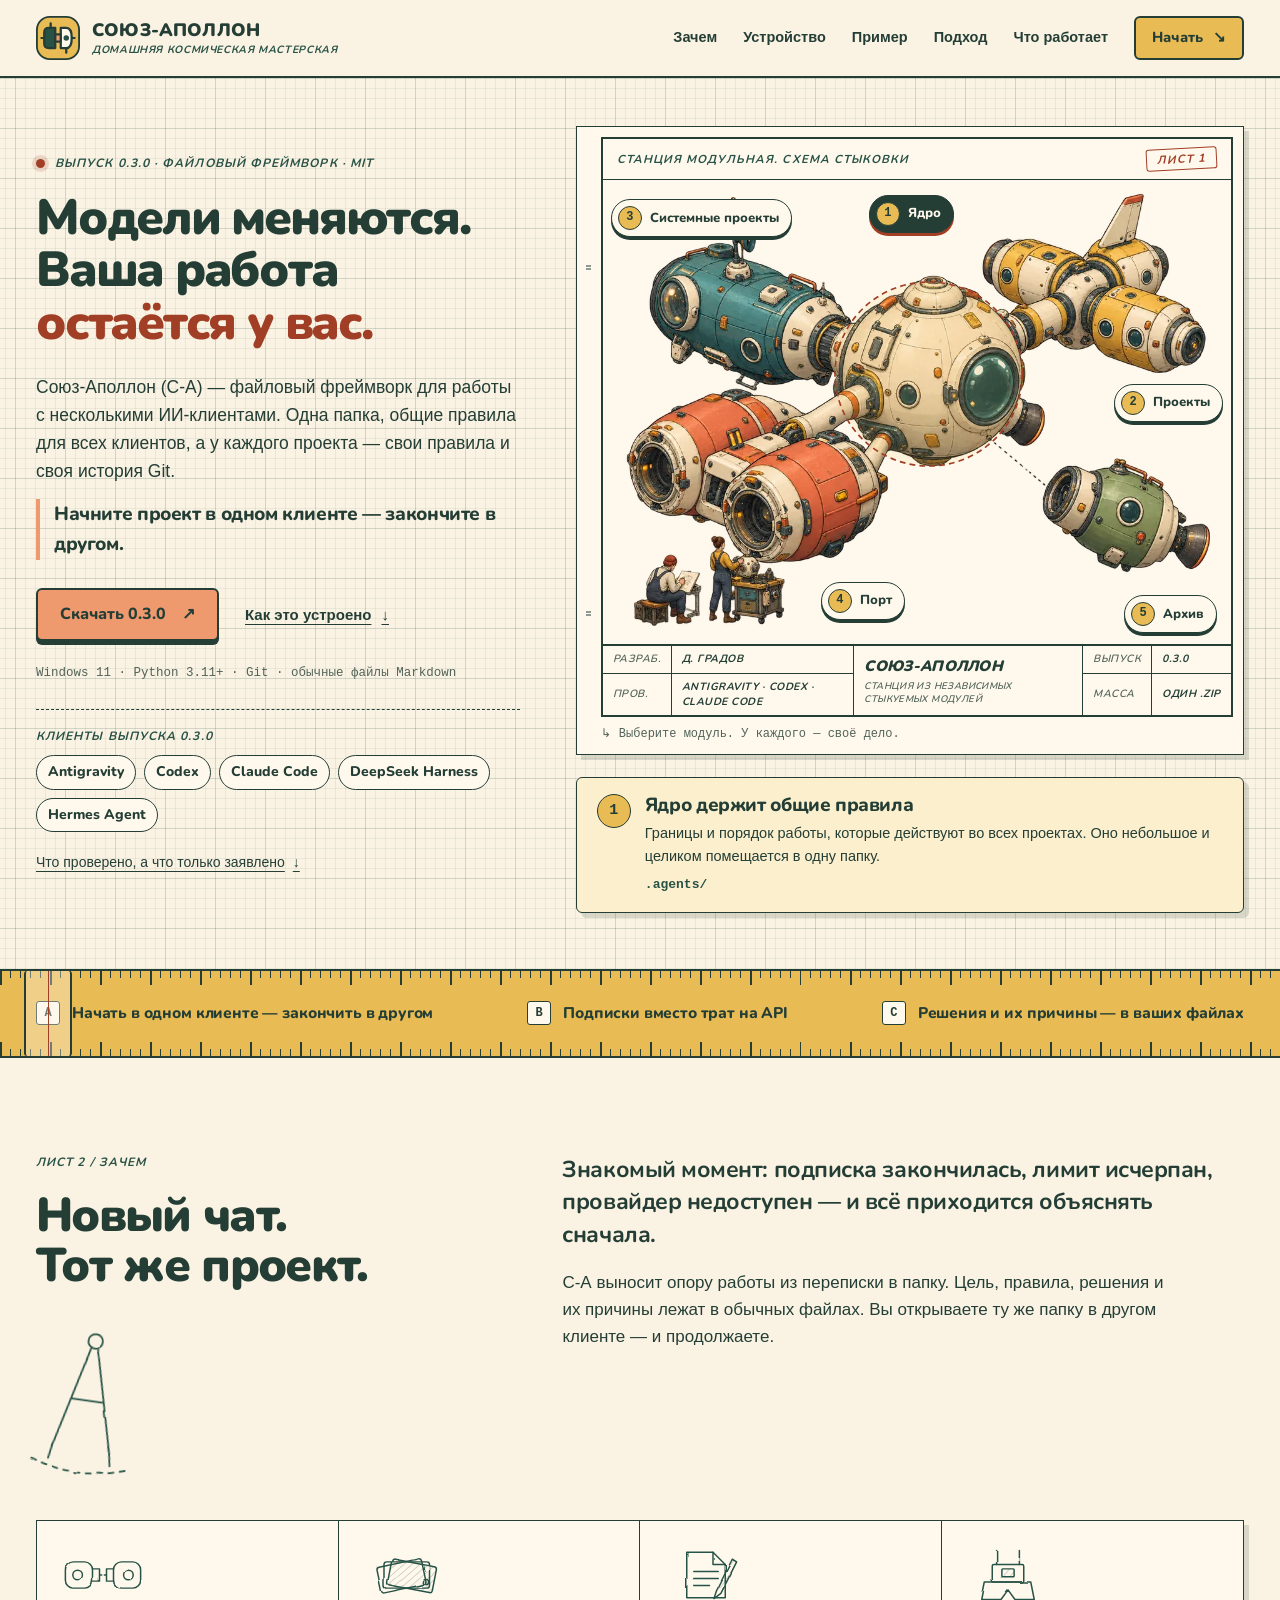
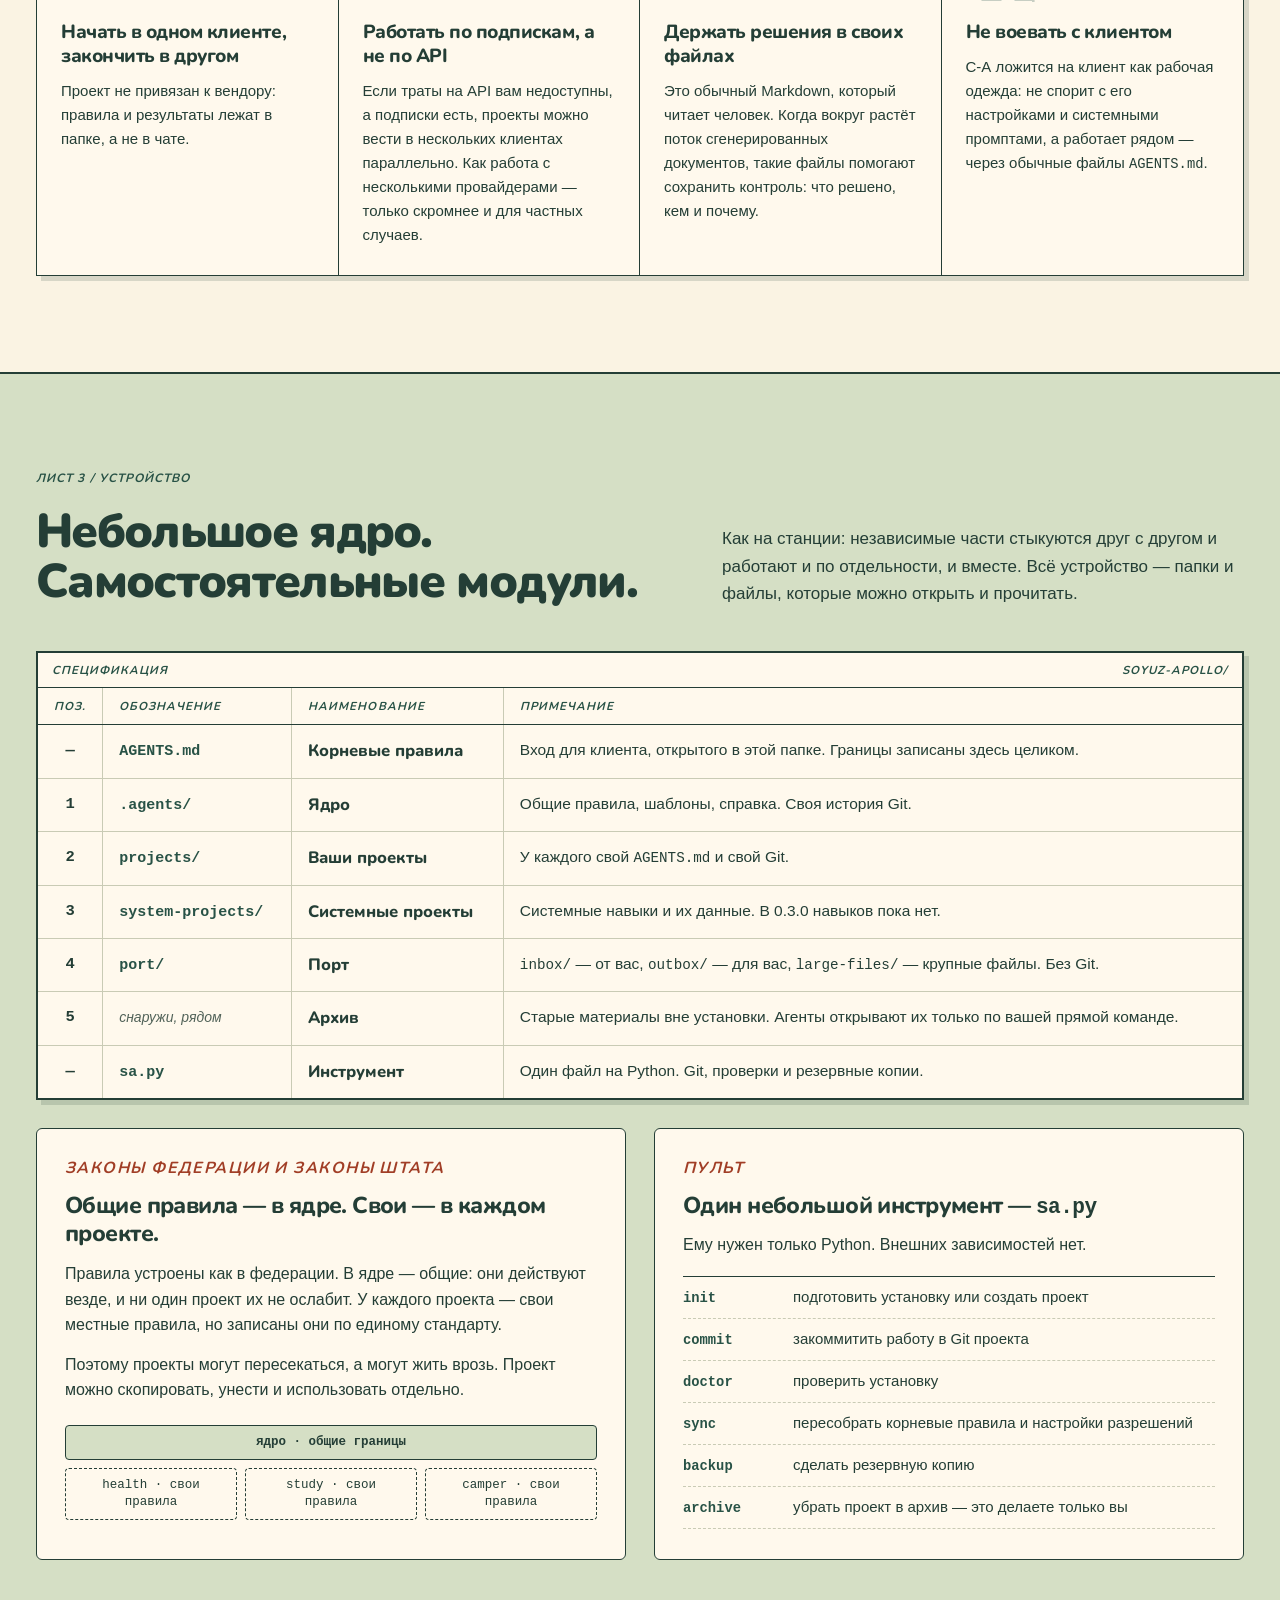
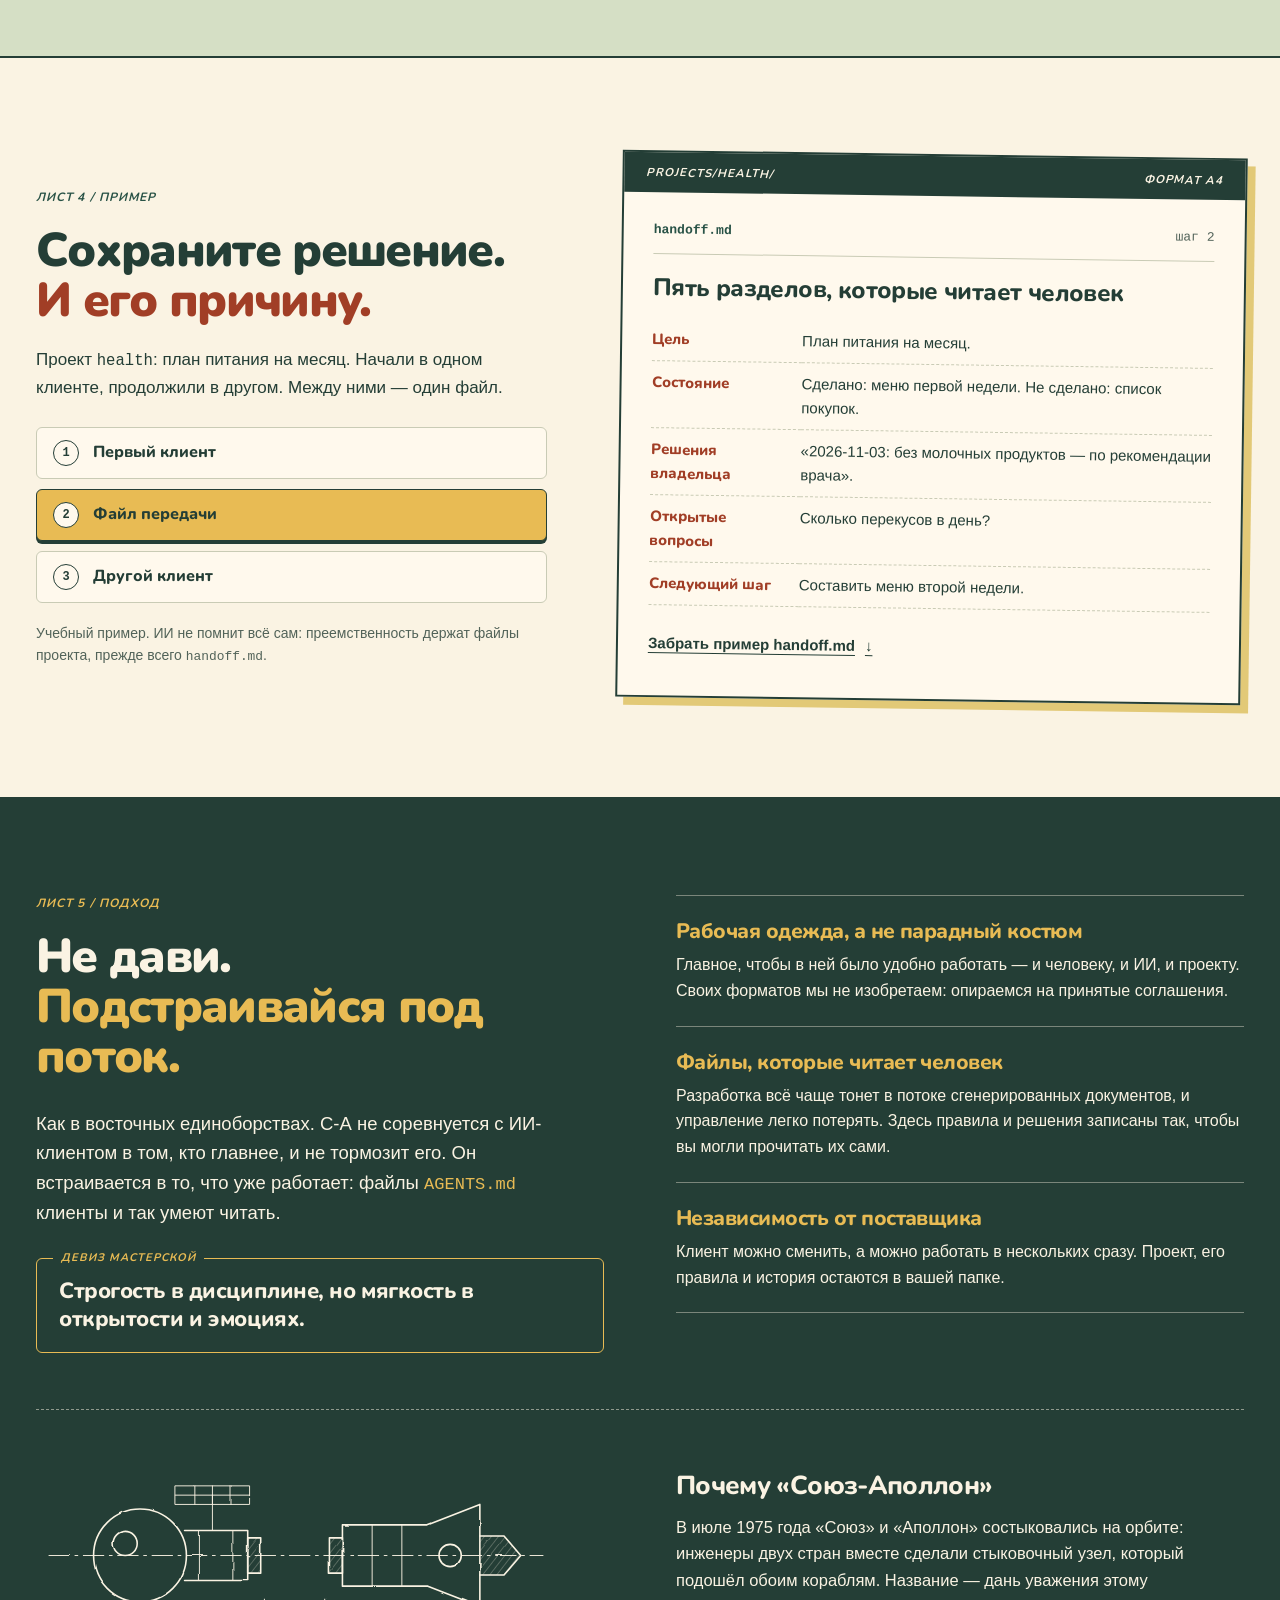
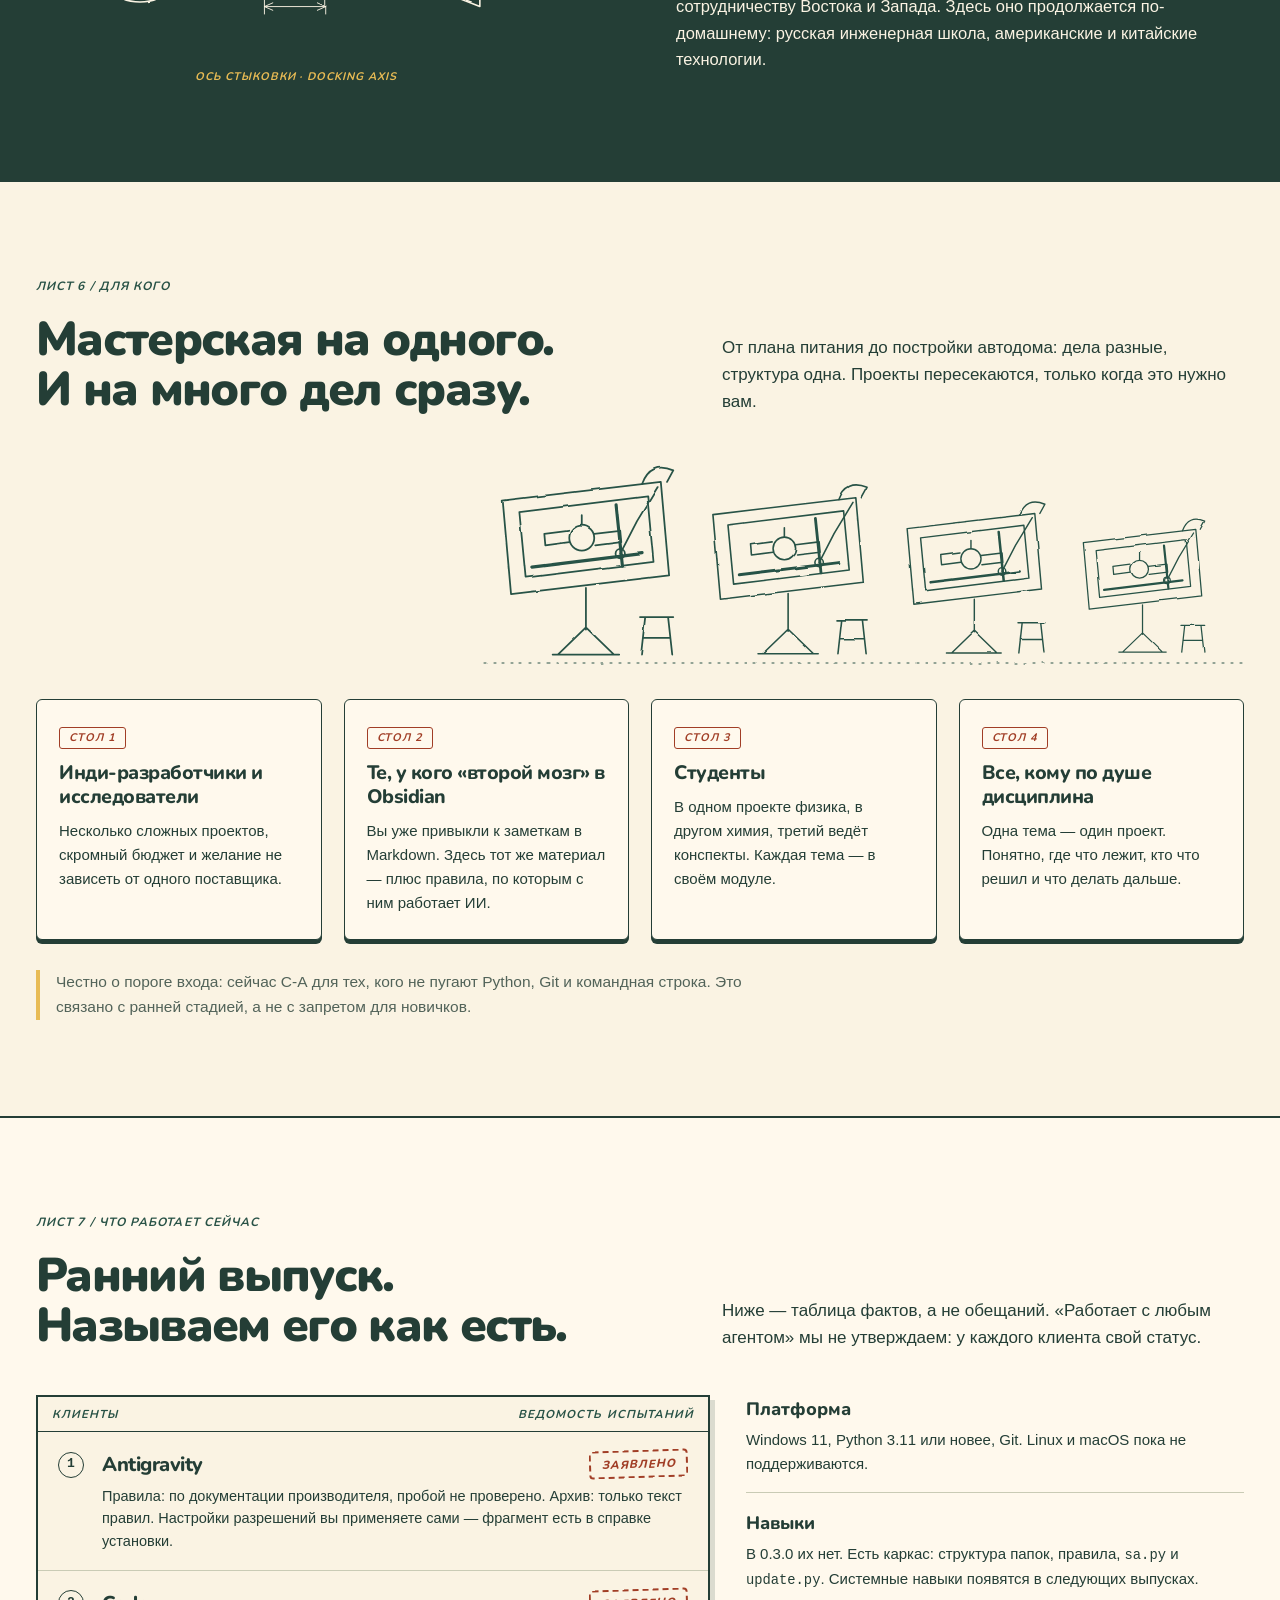
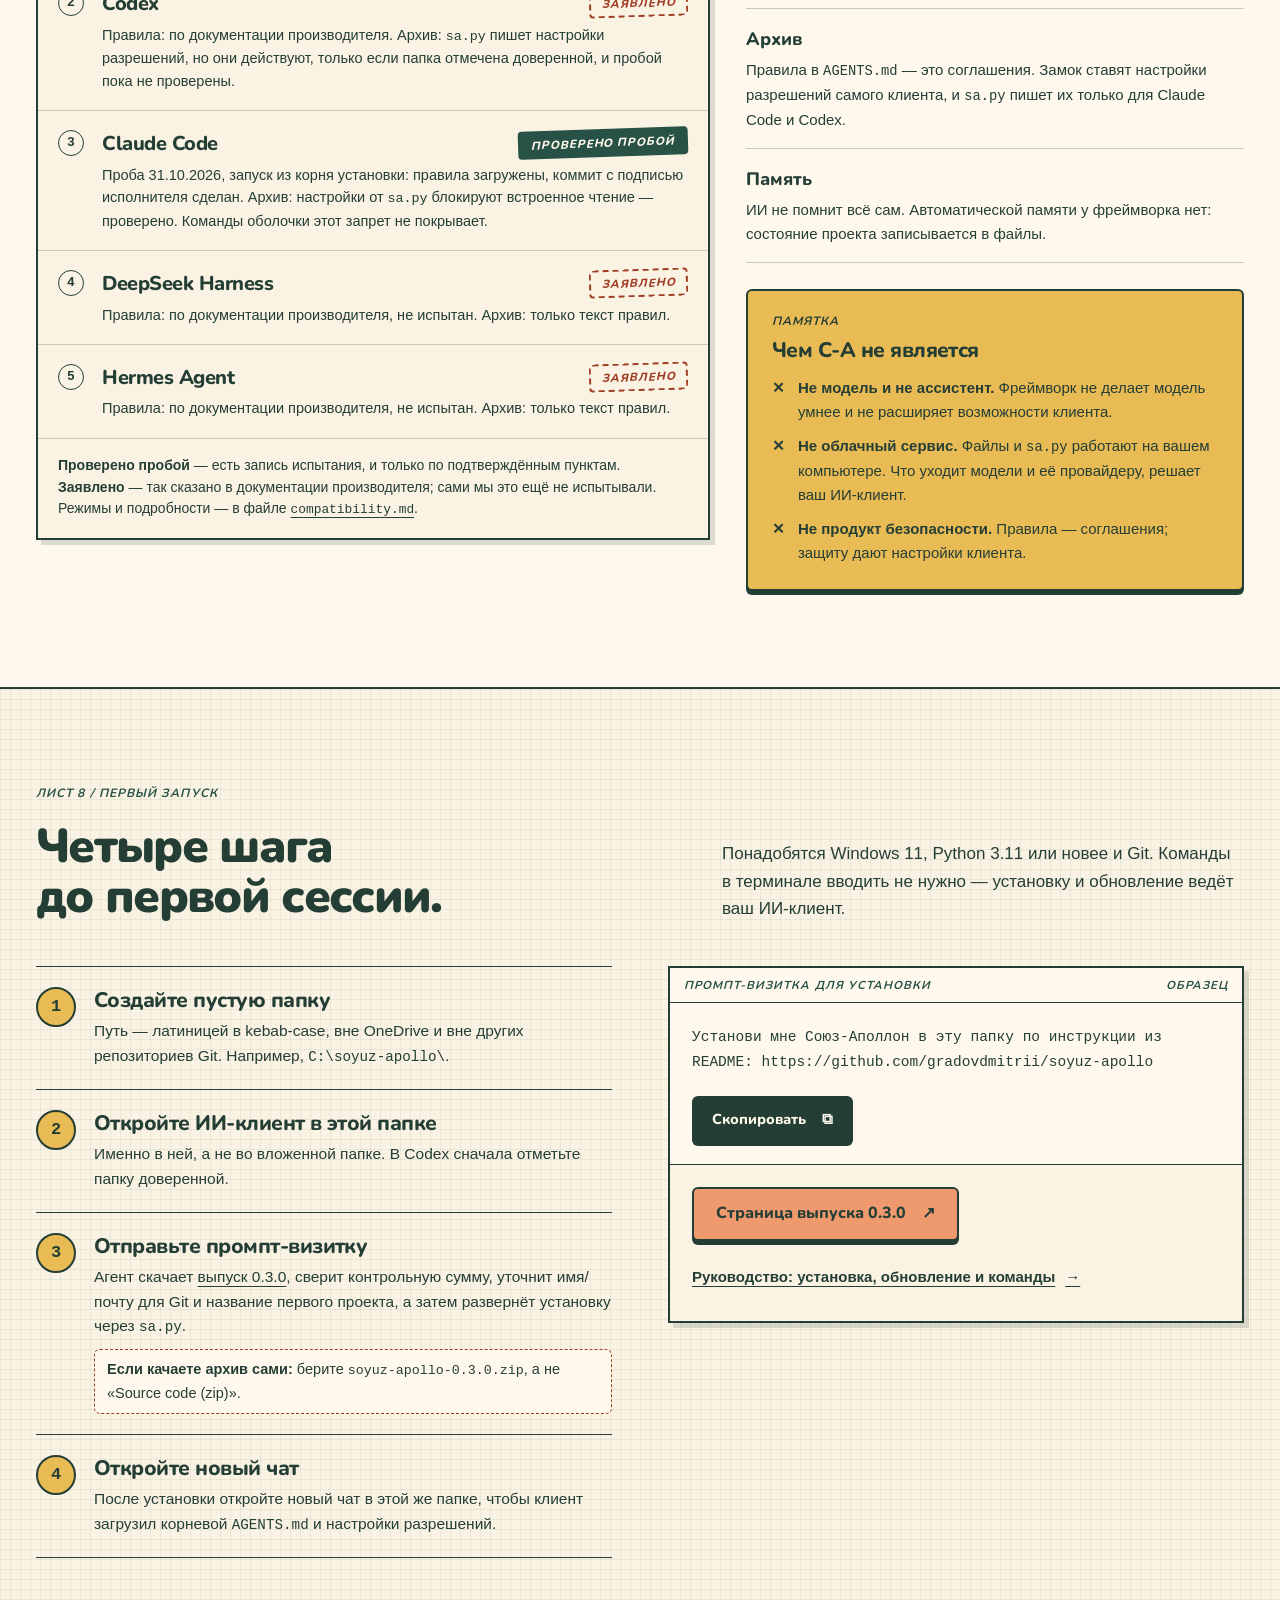
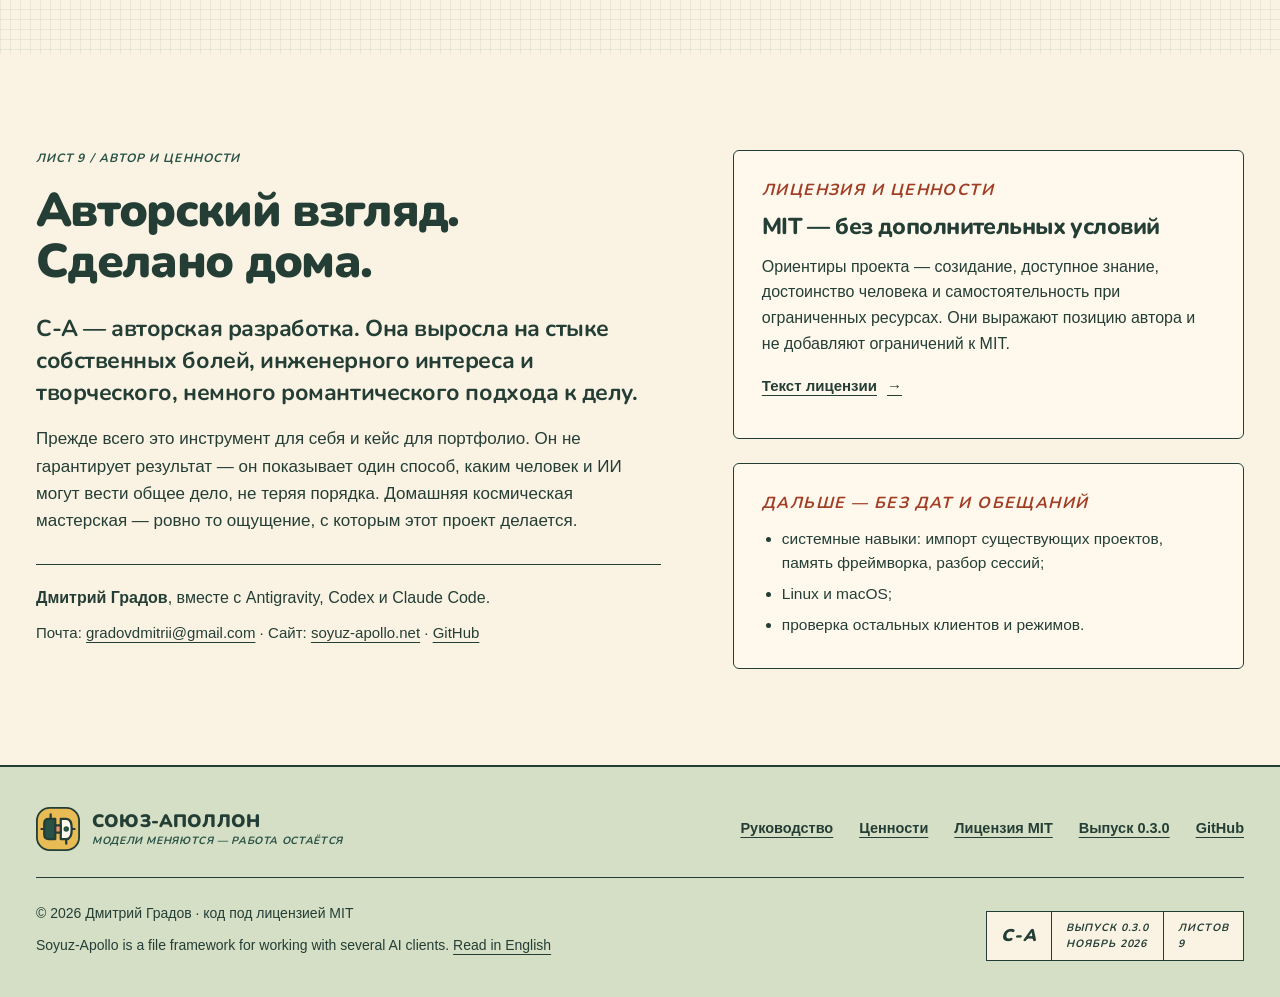
==== commit 871e1eee: "Update the site for Soyuz-Apollo 0.3.0 Source: c39c349 Agent: codex-app Model: unknown" ====
--- a/index.html
+++ b/index.html
@@ -4,7 +4,7 @@
   <meta charset="utf-8">
   <meta name="viewport" content="width=device-width, initial-scale=1">
   <title>Союз-Аполлон — файловый фреймворк для работы с несколькими ИИ-клиентами</title>
-  <meta name="description" content="Модели меняются. Ваша работа остаётся у вас. Одна папка, общие правила для нескольких ИИ-клиентов, у каждого проекта свои правила и своя история Git. Выпуск 0.2.0, MIT.">
+  <meta name="description" content="Модели меняются. Ваша работа остаётся у вас. Одна папка, общие правила для нескольких ИИ-клиентов, у каждого проекта свои правила и своя история Git. Выпуск 0.3.0, MIT.">
   <link rel="canonical" href="https://soyuz-apollo.net/">
   <meta property="og:title" content="Союз-Аполлон — модели меняются, ваша работа остаётся у вас">
   <meta property="og:description" content="Файловый фреймворк: одна папка, общие правила для нескольких ИИ-клиентов, у каждого проекта свои правила и своя история Git.">
@@ -72,17 +72,17 @@
     <section class="hero" id="top" aria-labelledby="hero-title">
       <div class="wrap hero-grid">
         <div class="hero-copy">
-          <p class="eyebrow"><span class="status-dot" aria-hidden="true"></span>Выпуск 0.2.0 · файловый фреймворк · MIT</p>
+          <p class="eyebrow"><span class="status-dot" aria-hidden="true"></span>Выпуск 0.3.0 · файловый фреймворк · MIT</p>
           <h1 id="hero-title">Модели меняются.<br>Ваша работа <em>остаётся у вас.</em></h1>
           <p class="hero-description">Союз-Аполлон (С-А) — файловый фреймворк для работы с несколькими ИИ-клиентами. Одна папка, общие правила для всех клиентов, а у каждого проекта — свои правила и своя история Git.</p>
           <p class="hero-promise">Начните проект в одном клиенте — закончите в другом.</p>
           <div class="hero-actions">
-            <a class="button accent" href="https://github.com/gradovdmitrii/soyuz-apollo/releases/tag/v0.2.0">Скачать 0.2.0 <span aria-hidden="true">↗</span></a>
+            <a class="button accent" href="https://github.com/gradovdmitrii/soyuz-apollo/releases/tag/v0.3.0">Скачать 0.3.0 <span aria-hidden="true">↗</span></a>
             <a class="hero-secondary" href="#structure">Как это устроено <span aria-hidden="true">↓</span></a>
           </div>
           <p class="hero-footnote">Windows 11 <span aria-hidden="true">·</span> Python 3.11+ <span aria-hidden="true">·</span> Git <span aria-hidden="true">·</span> обычные файлы Markdown</p>
           <div class="hero-clients">
-            <p class="gost">Клиенты выпуска 0.2.0</p>
+            <p class="gost">Клиенты выпуска 0.3.0</p>
             <ul>
               <li>Antigravity</li><li>Codex</li><li>Claude Code</li><li>DeepSeek Harness</li><li>Hermes Agent</li>
             </ul>
@@ -102,7 +102,7 @@
                 <svg class="module-highlights" viewBox="0 0 1448 1086" aria-hidden="true" focusable="false">
                   <g data-module="core"><ellipse cx="752" cy="444" rx="226" ry="222"/></g>
                   <g data-module="projects"><ellipse cx="1150" cy="262" rx="286" ry="172" transform="rotate(20 1150 262)"/></g>
-                  <g data-module="system"><ellipse cx="312" cy="300" rx="262" ry="170" transform="rotate(20 312 300)"/></g>
+                  <g data-module="system"><ellipse cx="312" cy="300" rx="262" ry="170" transform="rotate(-20 312 300)"/></g>
                   <g data-module="port"><ellipse cx="336" cy="690" rx="322" ry="186" transform="rotate(17 336 690)"/></g>
                   <g data-module="archive"><ellipse cx="1226" cy="806" rx="218" ry="132" transform="rotate(25 1226 806)"/></g>
                 </svg>
@@ -117,7 +117,7 @@
               <div class="title-block gost" aria-hidden="true">
                 <span class="tb-key">Разраб.</span><span class="tb-val">Д. Градов</span>
                 <span class="tb-title">Союз-Аполлон<small>станция из независимых стыкуемых модулей</small></span>
-                <span class="tb-key">Выпуск</span><span class="tb-val">0.2.0</span>
+                <span class="tb-key">Выпуск</span><span class="tb-val">0.3.0</span>
                 <span class="tb-key">Пров.</span><span class="tb-val">Antigravity · Codex · Claude Code</span>
                 <span class="tb-key">Масса</span><span class="tb-val">один .zip</span>
               </div>
@@ -127,7 +127,7 @@
           <div class="readout" aria-live="polite" aria-atomic="true">
             <article id="hero-core" data-panel-module="core"><span class="readout-number" aria-hidden="true">1</span><div><h2>Ядро держит общие правила</h2><p>Границы и порядок работы, которые действуют во всех проектах. Оно небольшое и целиком помещается в одну папку.</p><code>.agents/</code></div></article>
             <article id="hero-projects" data-panel-module="projects"><span class="readout-number" aria-hidden="true">2</span><div><h2>Каждому делу — свой модуль</h2><p>У проекта свои правила и своя история Git. Один остановился — остальные работают дальше.</p><code>projects/</code></div></article>
-            <article id="hero-system" data-panel-module="system"><span class="readout-number" aria-hidden="true">3</span><div><h2>Место для системных навыков</h2><p>Здесь будут жить системные навыки и их данные. В 0.2.0 навыков ещё нет — только каркас.</p><code>system-projects/</code></div></article>
+            <article id="hero-system" data-panel-module="system"><span class="readout-number" aria-hidden="true">3</span><div><h2>Место для системных навыков</h2><p>Здесь будут жить системные навыки и их данные. В 0.3.0 навыков ещё нет — только каркас.</p><code>system-projects/</code></div></article>
             <article id="hero-port" data-panel-module="port"><span class="readout-number" aria-hidden="true">4</span><div><h2>Порт принимает и отдаёт</h2><p>Во входящие вы кладёте материалы, из исходящих забираете результаты. Крупные файлы лежат отдельно.</p><code>port/inbox/ · port/outbox/ · port/large-files/</code></div></article>
             <article id="hero-archive" data-panel-module="archive"><span class="readout-number" aria-hidden="true">5</span><div><h2>Архив — снаружи, рядом</h2><p>Старые материалы лежат вне установки. Агенты открывают их только по вашей прямой команде.</p><code>папка рядом с установкой</code></div></article>
           </div>
@@ -201,7 +201,7 @@
               <tr><td class="pos">—</td><td><code>AGENTS.md</code></td><th scope="row">Корневые правила</th><td>Вход для клиента, открытого в этой папке. Границы записаны здесь целиком.</td></tr>
               <tr><td class="pos">1</td><td><code>.agents/</code></td><th scope="row">Ядро</th><td>Общие правила, шаблоны, справка. Своя история Git.</td></tr>
               <tr><td class="pos">2</td><td><code>projects/</code></td><th scope="row">Ваши проекты</th><td>У каждого свой <code>AGENTS.md</code> и свой Git.</td></tr>
-              <tr><td class="pos">3</td><td><code>system-projects/</code></td><th scope="row">Системные проекты</th><td>Системные навыки и их данные. В 0.2.0 навыков пока нет.</td></tr>
+              <tr><td class="pos">3</td><td><code>system-projects/</code></td><th scope="row">Системные проекты</th><td>Системные навыки и их данные. В 0.3.0 навыков пока нет.</td></tr>
               <tr><td class="pos">4</td><td><code>port/</code></td><th scope="row">Порт</th><td><code>inbox/</code> — от вас, <code>outbox/</code> — для вас, <code>large-files/</code> — крупные файлы. Без Git.</td></tr>
               <tr><td class="pos">5</td><td><em>снаружи, рядом</em></td><th scope="row">Архив</th><td>Старые материалы вне установки. Агенты открывают их только по вашей прямой команде.</td></tr>
               <tr><td class="pos">—</td><td><code>sa.py</code></td><th scope="row">Инструмент</th><td>Один файл на Python. Git, проверки и резервные копии.</td></tr>
@@ -398,8 +398,8 @@
 
           <div class="status-side">
             <dl class="facts">
-              <div><dt>Платформа</dt><dd>Windows 11, Python 3.11 или новее, Git с заданными <code>user.name</code> и <code>user.email</code>. Linux и macOS пока не поддерживаются.</dd></div>
-              <div><dt>Навыки</dt><dd>В 0.2.0 их нет. Есть каркас: структура папок, правила и <code>sa.py</code>. Системные навыки появятся в следующих выпусках.</dd></div>
+              <div><dt>Платформа</dt><dd>Windows 11, Python 3.11 или новее, Git. Linux и macOS пока не поддерживаются.</dd></div>
+              <div><dt>Навыки</dt><dd>В 0.3.0 их нет. Есть каркас: структура папок, правила, <code>sa.py</code> и <code>update.py</code>. Системные навыки появятся в следующих выпусках.</dd></div>
               <div><dt>Архив</dt><dd>Правила в <code>AGENTS.md</code> — это соглашения. Замок ставят настройки разрешений самого клиента, и <code>sa.py</code> пишет их только для Claude Code и Codex.</dd></div>
               <div><dt>Память</dt><dd>ИИ не помнит всё сам. Автоматической памяти у фреймворка нет: состояние проекта записывается в файлы.</dd></div>
             </dl>
@@ -423,23 +423,22 @@
       <div class="wrap">
         <div class="section-heading">
           <div><p class="eyebrow">Лист 8 / Первый запуск</p><h2 id="start-title">Четыре шага<br>до первой сессии.</h2></div>
-          <p>Понадобятся Windows 11, Python 3.11 или новее и Git с заданными <code>user.name</code> и <code>user.email</code>.</p>
+          <p>Понадобятся Windows 11, Python 3.11 или новее и Git. Команды в терминале вводить не нужно — установку и обновление ведёт ваш ИИ-клиент.</p>
         </div>
         <div class="start-layout">
           <ol class="start-steps">
-            <li><span aria-hidden="true">1</span><div><h3>Скачайте установочный архив</h3><p>На <a href="https://github.com/gradovdmitrii/soyuz-apollo/releases/tag/v0.2.0">странице выпуска 0.2.0</a> возьмите файл <code>soyuz-apollo-0.2.0.zip</code>.</p><p class="warn"><b>Не берите «Source code (zip)»</b> — там исходники, а не установка.</p></div></li>
-            <li><span aria-hidden="true">2</span><div><h3>Распакуйте в новую пустую папку</h3><p>Путь — латиницей, вне OneDrive и вне других репозиториев Git. Например, <code>C:\soyuz-apollo\</code>.</p></div></li>
-            <li><span aria-hidden="true">3</span><div><h3>Подготовьте установку</h3><p>В этой папке выполните <code>python sa.py init</code>.</p></div></li>
-            <li><span aria-hidden="true">4</span><div><h3>Откройте ИИ-клиент в этой папке</h3><p>Именно в ней, а не в проекте внутри. В Codex сначала отметьте папку доверенной.</p></div></li>
+            <li><span aria-hidden="true">1</span><div><h3>Создайте пустую папку</h3><p>Путь — латиницей в kebab-case, вне OneDrive и вне других репозиториев Git. Например, <code>C:\soyuz-apollo\</code>.</p></div></li>
+            <li><span aria-hidden="true">2</span><div><h3>Откройте ИИ-клиент в этой папке</h3><p>Именно в ней, а не во вложенной папке. В Codex сначала отметьте папку доверенной.</p></div></li>
+            <li><span aria-hidden="true">3</span><div><h3>Отправьте промпт-визитку</h3><p>Агент скачает <a href="https://github.com/gradovdmitrii/soyuz-apollo/releases/tag/v0.3.0">выпуск 0.3.0</a>, сверит контрольную сумму, уточнит имя/почту для Git и название первого проекта, а затем развернёт установку через <code>sa.py</code>.</p><p class="warn"><b>Если качаете архив сами:</b> берите <code>soyuz-apollo-0.3.0.zip</code>, а не «Source code (zip)».</p></div></li>
+            <li><span aria-hidden="true">4</span><div><h3>Откройте новый чат</h3><p>После установки откройте новый чат в этой же папке, чтобы клиент загрузил корневой <code>AGENTS.md</code> и настройки разрешений.</p></div></li>
           </ol>
           <div class="prompt-sheet">
-            <div class="sheet-head gost"><span>Первое сообщение клиенту</span><span aria-hidden="true">образец</span></div>
-            <pre id="starter-prompt" tabindex="0" aria-label="Образец первого сообщения клиенту">Создай проект health через python sa.py init health. Цель: вести план питания на месяц.
-Опиши цель в AGENTS.md проекта и скажи, что сделано.</pre>
+            <div class="sheet-head gost"><span>Промпт-визитка для установки</span><span aria-hidden="true">образец</span></div>
+            <pre id="starter-prompt" tabindex="0" aria-label="Образец промпт-визитки для установки">Установи мне Союз-Аполлон в эту папку по инструкции из README: https://github.com/gradovdmitrii/soyuz-apollo</pre>
             <div class="copy-row"><button class="button ink copy-button" id="copy-prompt" type="button">Скопировать <span aria-hidden="true">⧉</span></button><span id="copy-status" role="status" class="small"></span></div>
             <div class="start-links">
-              <a class="button accent" href="https://github.com/gradovdmitrii/soyuz-apollo/releases/tag/v0.2.0">Страница выпуска 0.2.0 <span aria-hidden="true">↗</span></a>
-              <a class="text-link" href="guide.html">Руководство: первая сессия и команды <span aria-hidden="true">→</span></a>
+              <a class="button accent" href="https://github.com/gradovdmitrii/soyuz-apollo/releases/tag/v0.3.0">Страница выпуска 0.3.0 <span aria-hidden="true">↗</span></a>
+              <a class="text-link" href="guide.html">Руководство: установка, обновление и команды <span aria-hidden="true">→</span></a>
             </div>
           </div>
         </div>
@@ -484,7 +483,7 @@
         <a href="guide.html">Руководство</a>
         <a href="guide.html#values">Ценности</a>
         <a href="guide.html#license">Лицензия MIT</a>
-        <a href="https://github.com/gradovdmitrii/soyuz-apollo/releases/tag/v0.2.0">Выпуск 0.2.0</a>
+        <a href="https://github.com/gradovdmitrii/soyuz-apollo/releases/tag/v0.3.0">Выпуск 0.3.0</a>
         <a href="https://github.com/gradovdmitrii/soyuz-apollo">GitHub</a>
       </nav>
     </div>
@@ -493,7 +492,7 @@
         <p>© 2026 Дмитрий Градов · код под лицензией MIT</p>
         <p lang="en" class="footer-en">Soyuz-Apollo is a file framework for working with several AI clients. <a href="https://github.com/gradovdmitrii/soyuz-apollo/blob/HEAD/README.en.md">Read in English</a></p>
       </div>
-      <div class="sheet-stamp gost" aria-hidden="true"><span>С-А</span><span>Выпуск 0.2.0<br>ноябрь 2026</span><span>Листов<br>9</span></div>
+      <div class="sheet-stamp gost" aria-hidden="true"><span>С-А</span><span>Выпуск 0.3.0<br>ноябрь 2026</span><span>Листов<br>9</span></div>
     </div>
   </footer>
 </body>
